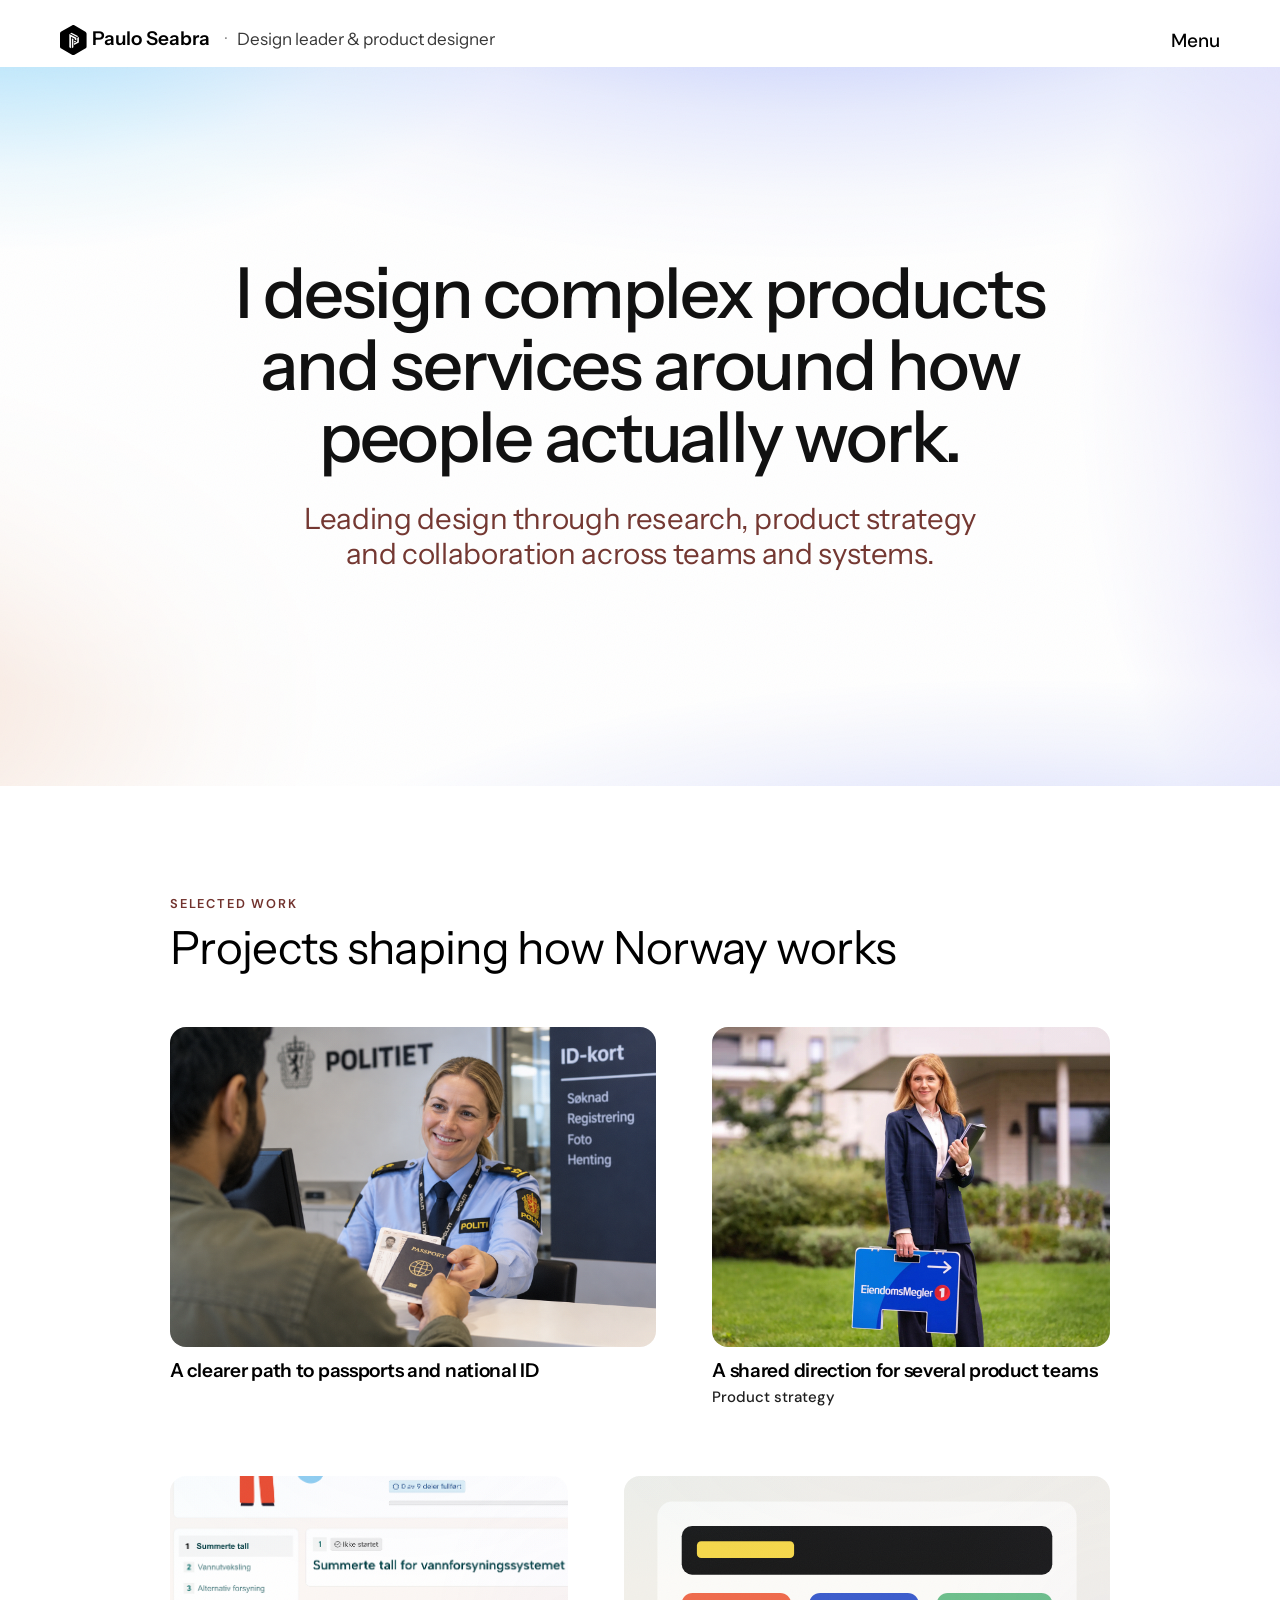
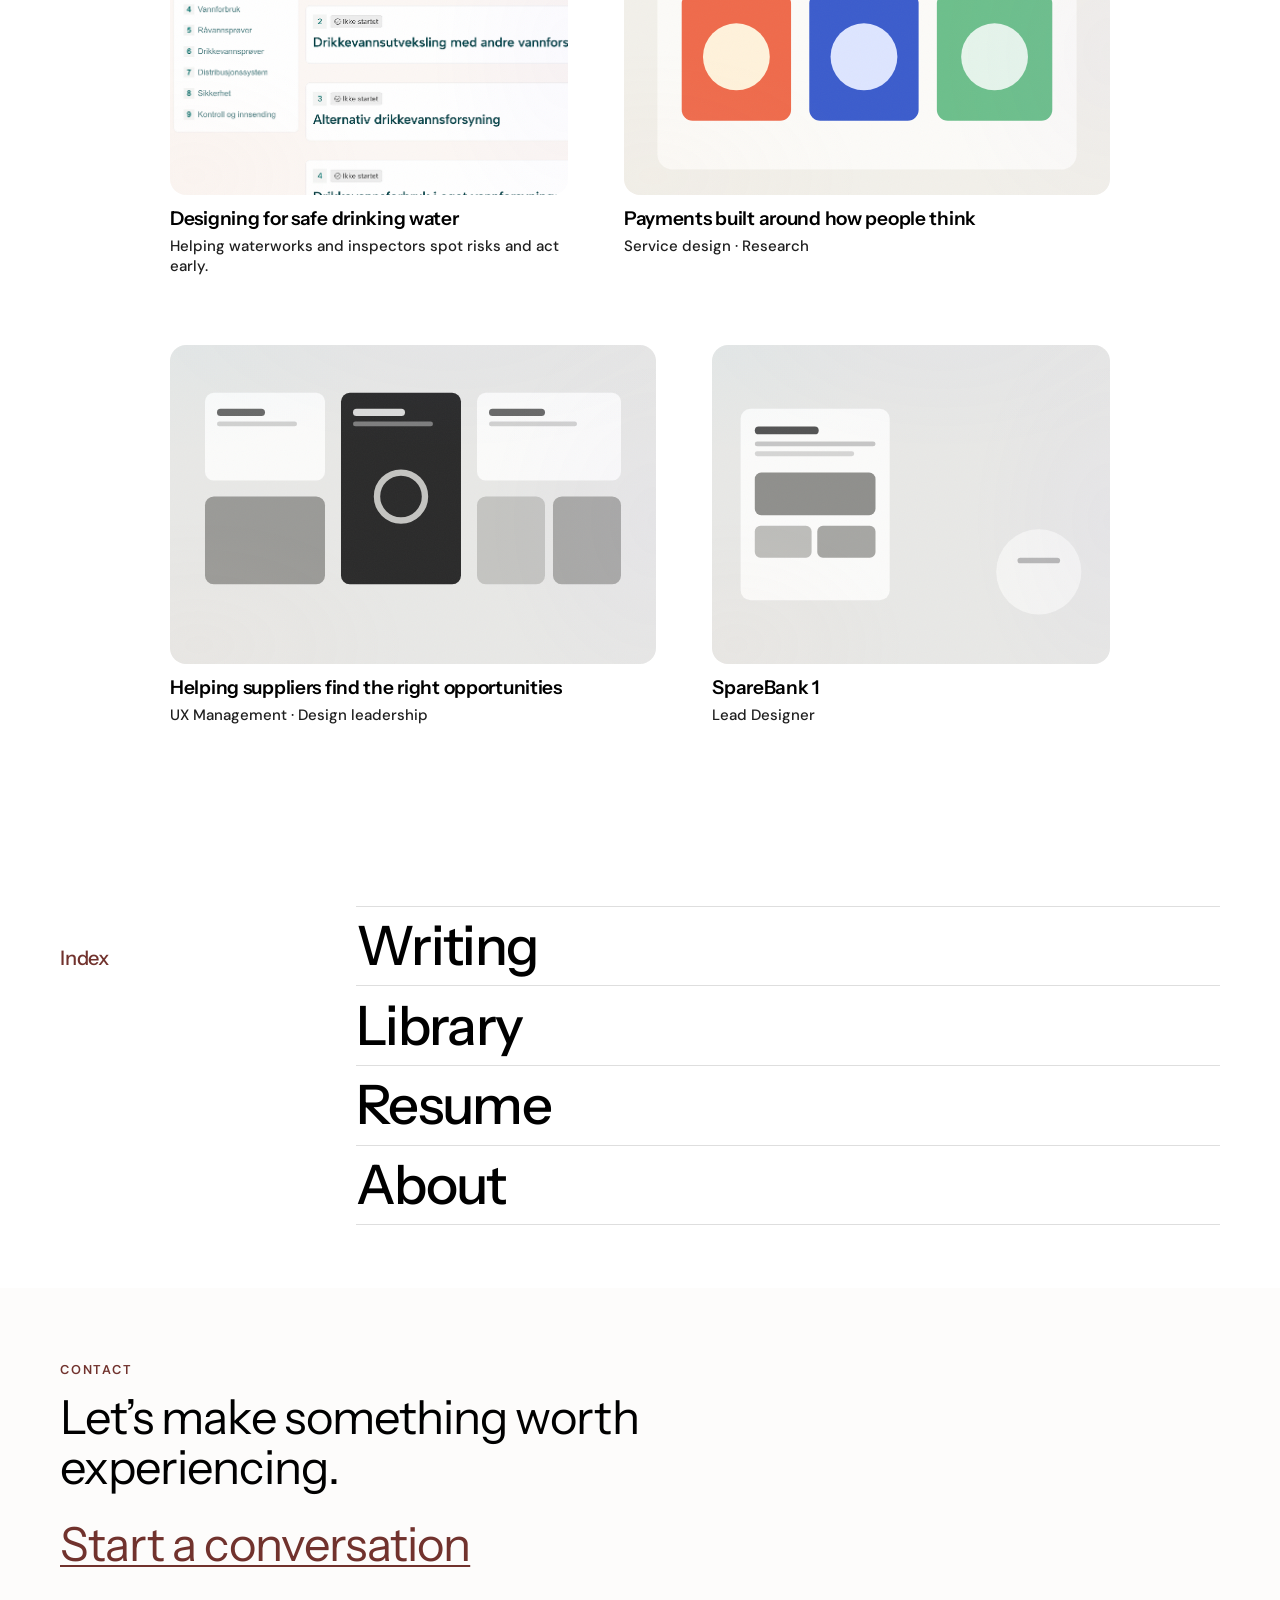
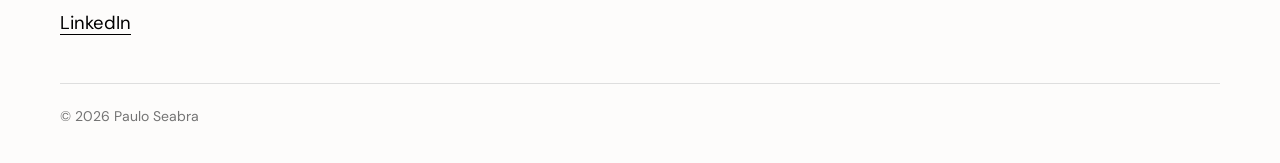
==== index.html @ d8f08632 "Add files via upload" ====
<!doctype html>
<html lang="en">
<head>
<meta charset="utf-8">
<meta name="viewport" content="width=device-width, initial-scale=1">
<link rel="icon" type="image/svg+xml" href="images/logo_p_rebuilt_vector.svg">
<title>Paulo Seabra — Product Designer</title>
<meta name="description" content="Paulo Seabra — Product Designer working at the intersection of typography, design systems, and emerging interfaces.">
<link rel="preconnect" href="https://fonts.googleapis.com">
<link rel="preconnect" href="https://fonts.gstatic.com" crossorigin>
<link href="https://fonts.googleapis.com/css2?family=DM+Sans:wght@400..600&family=Instrument+Sans:wght@400..600&display=swap" rel="stylesheet">
<link rel="stylesheet" href="styles.css">
<link rel="stylesheet" href="interior.css">
</head>
<body id="top">
<div class="site-header">
<div class="nav-container">
<div class="brand-lockup"><a class="brand" href="#top"><svg class="brand-mark" viewBox="237 50 296 334" width="296" height="334" aria-hidden="true" focusable="false">
<path class="brand-mark__outer" fill="#000" d="
    M 379 51
    C 384 49, 391 50, 397 54
    L 520 125
    C 528 130, 533 139, 533 148
    L 533 288
    C 533 299, 528 307, 518 313
    L 399 380
    C 391 385, 379 385, 370 380
    L 251 313
    C 242 308, 237 299, 237 289
    L 237 145
    C 237 136, 242 128, 251 123
    L 370 55
    C 373 53, 376 52, 379 51
    Z"/>
<path fill="#fff" d="M365 136 L441 175 L426 184 L350 145 Z"/>
<path fill="#fff" d="M341 151 L420 192 L420 222 L402 213 L402 202 L359 180 L359 309 L341 299 Z"/>
<path fill="#fff" d="M369 198 L386 207 L386 299 L369 309 Z"/>
<path fill="#fff" d="M429 192 L447 183 L447 246 L394 274 L394 254 L429 236 Z"/>
<path fill="#fff" d="M394 229 L403 224 L418 233 L394 246 Z"/>
</svg><span class="brand-name">Paulo Seabra</span></a><span class="brand-role">Design leader &amp; product designer</span></div>

<button class="menu-toggle" type="button" aria-expanded="false" aria-controls="site-menu"><span class="menu-toggle__label">Menu</span></button>
</div>
</div>
<div class="menu-panel" id="site-menu" role="dialog" aria-modal="true" aria-label="Site menu" inert>
<div class="menu-panel__inner">
<nav class="menu-primary" aria-label="Main"><ul><li><a href="index.html#projects" aria-current="page">Work</a></li><li><a href="writing.html">Writing</a></li><li><a href="library.html">Library</a></li><li><a href="resume.html">Resume</a></li><li><a href="about.html">About</a></li></ul></nav>
<section class="menu-work" aria-labelledby="menu-work-title"><h2 class="menu-eyebrow" id="menu-work-title">Selected work</h2><ul><li><a href="project-pass-id.html">Pass &amp; ID</a></li><li><a href="project-eiendomsmegler-1.html">EiendomsMegler 1</a></li><li><a href="project-vipps.html">Vipps Commerce Platform</a></li><li><a href="project-mattilsynet.html">Mattilsynet</a></li><li><a href="project-mercell.html">Mercell</a></li></ul></section>
</div>
</div>
<main>
<header class="hero" id="introduction">
<div class="hero-field" aria-hidden="true"></div>
<div class="hero-grain" aria-hidden="true"></div>
<div class="hero-content">
<h1 class="hero-headline">I design complex products and services around how people actually work.</h1>
<p class="hero-support">Leading design through research, product strategy and collaboration across teams and systems.</p>
</div>
</header>
  <section class="projects" id="projects" aria-labelledby="projects-title">
    <div class="projects-inner">
      <div class="projects-head reveal">
        <p class="projects-eyebrow">Selected work</p>
        <h2 class="projects-title" id="projects-title">Projects shaping how Norway works</h2>
      </div>
      <div class="projects-grid">
        <div class="project-row project-row--lead">
        <a class="project-card project-card--wide reveal" href="project-pass-id.html">
          <span class="project-card__frame">
            <img class="project-card__image" src="images/Politi_3.webp" alt="" width="1536" height="1024" loading="lazy">
            <span class="project-card__wash" aria-hidden="true"></span>
          </span>
          <span class="project-card__text">
            <span class="project-card__title">A clearer path to passports and national ID</span>
          </span>
        </a>
        <a class="project-card project-card--narrow reveal" href="project-eiendomsmegler-1.html">
          <span class="project-card__frame">
            <img class="project-card__image" src="images/EM1-Mal%20Cover.png" alt="" width="1920" height="1280" loading="lazy">
            <span class="project-card__wash" aria-hidden="true"></span>
          </span>
          <span class="project-card__text">
            <span class="project-card__title">A shared direction for several product teams</span>
            <span class="project-card__meta">Product strategy</span>
          </span>
        </a>
        </div>
        <div class="project-row project-row--reverse">
        <a class="project-card project-card--narrow reveal" href="project-mattilsynet.html">
          <span class="project-card__frame">
            <img class="project-card__image" src="images/Innrapportering-Cover.webp?v=1793692525" alt="" width="829" height="655" loading="lazy">
            <span class="project-card__wash" aria-hidden="true"></span>
          </span>
          <span class="project-card__text">
            <span class="project-card__title">Designing for safe drinking water</span>
            <span class="project-card__meta">Helping waterworks and inspectors spot risks and act early.</span>
          </span>
        </a>
        <a class="project-card project-card--wide reveal" href="project-vipps.html">
          <span class="project-card__frame">
            <img class="project-card__image" src="images/test-mixed.svg" alt="" width="1600" height="1000" loading="lazy">
            <span class="project-card__wash" aria-hidden="true"></span>
          </span>
          <span class="project-card__text">
            <span class="project-card__title">Payments built around how people think</span>
            <span class="project-card__meta">Service design · Research</span>
          </span>
        </a>
        </div>
        <div class="project-row project-row--lead">
        <a class="project-card project-card--wide reveal" href="project-mercell.html">
          <span class="project-card__frame">
            <img class="project-card__image" src="images/project-kommune.svg" alt="" width="1280" height="800" loading="lazy">
            <span class="project-card__wash" aria-hidden="true"></span>
          </span>
          <span class="project-card__text">
            <span class="project-card__title">Helping suppliers find the right opportunities</span>
            <span class="project-card__meta">UX Management · Design leadership</span>
          </span>
        </a>
        <a class="project-card project-card--narrow reveal" href="project-sparebank-1.html">
          <span class="project-card__frame">
            <img class="project-card__image" src="images/project-fjordbank.svg" alt="" width="1200" height="900" loading="lazy">
            <span class="project-card__wash" aria-hidden="true"></span>
          </span>
          <span class="project-card__text">
            <span class="project-card__title">SpareBank 1</span>
            <span class="project-card__meta">Lead Designer</span>
          </span>
        </a>
        </div>
      </div>
    </div>
  </section>
  <section class="index" aria-labelledby="index-title">
    <div class="index__inner">
      <p class="index__label" id="index-title">Index</p>
      <nav class="index__nav" aria-labelledby="index-title">
        <ul class="index__list">
          <li><a class="index__link" href="writing.html">Writing</a></li>
          <li><a class="index__link" href="library.html">Library</a></li>
          <li><a class="index__link" href="resume.html">Resume</a></li>
          <li><a class="index__link" href="about.html">About</a></li>
        </ul>
      </nav>
    </div>
  </section>
</main>
<footer class="site-footer">
  <div class="site-footer__inner">
      <p class="projects-eyebrow">Contact</p>
      <h2 class="site-footer__cta">Let&rsquo;s make something worth experiencing.</h2>
    <div class="site-footer__cta site-footer__start">
      <button type="button" class="site-footer__toggle" id="contact-toggle" aria-expanded="false" aria-controls="contact-panel">Start a conversation</button>
    </div>
    <div class="site-footer__panel" id="contact-panel" role="region" aria-label="Contact form" inert>
      <div class="site-footer__panel-inner">
        <form class="contact-form" action="https://formspree.io/f/xvzjrdgb" method="POST">
          <div class="contact-form__field">
            <label class="projects-eyebrow contact-form__label" for="contact-name">Name</label>
            <input id="contact-name" name="name" type="text" autocomplete="name" required>
          </div>
          <div class="contact-form__field">
            <label class="projects-eyebrow contact-form__label" for="contact-email">Email</label>
            <input id="contact-email" name="email" type="email" autocomplete="email" required>
          </div>
          <div class="contact-form__field">
            <label class="projects-eyebrow contact-form__label" for="contact-message">Message</label>
            <textarea id="contact-message" name="message" rows="4" required></textarea>
          </div>
          <button type="submit" class="site-footer__button">Send</button>
          <p class="contact-form__status" role="status" aria-live="polite"></p>
        </form>
      </div>
    </div>
    <div class="site-footer__row">
      <a href="https://www.linkedin.com/in/pauloseabra/" rel="me noopener">LinkedIn</a>
    </div>
    <div class="site-footer__meta">
      <span>&copy; 2026 Paulo Seabra</span>
    </div>
  </div>
</footer>
<script src="motion.js" defer></script>
<script src="header.js" defer></script>
<script src="menu.js" defer></script>
<script src="contact.js" defer></script>
</body>
</html>
---- styles.css ----
:root {
  --accent: #d5ff45;
  --accent-soft-1: #e8ff9c;
  --accent-soft-2: #eaf7be;
  --bg: #fafafa;
  --card: #ffffff;
  --text: #000000;
  --muted: #383838;
  --border: #dedede;
  --dark: #000000;
  --page-max-width: 1160px;
  /* One outer grid for the header, the hero and the menu. The page
     gutter is the only thing that changes responsively; the text
     measures inside the hero are set separately and deliberately. */
  --page-gutter: 24px;
  --page-container: min(calc(100% - 2 * var(--page-gutter)), var(--page-max-width));
  /* Fixed size for the header name and the Menu / Close label: identical
     on every page and at every width. Phones override it below. */
  --header-type: 1.1875rem;
  --header-height: 55px;
  /* Visual type roles (TYPE 1 = hero display, frozen — not reassigned). */
  --type-2: clamp(2.25rem, 1.7rem + 2vw, 3rem);
  --type-3: clamp(1.8rem, 1.45rem + 1.4vw, 2.5rem);
  --type-4: clamp(1.2rem, 1.1rem + 0.5vw, 1.55rem);
  --type-5: 1.15rem;
  --type-6: 0.975rem;
  --type-7: 0.8rem;
  --text-primary: #000000;
  --text-secondary: #71322d;
  --cta-text: #383838;
  --radius-card: 16px;
  --font-heading: "Instrument Sans", "Helvetica Neue", Arial, sans-serif;
  --font-body: "DM Sans", system-ui, -apple-system, "Segoe UI", sans-serif;
}

/* Images keep their own proportions, always. width/height attributes are
   for layout stability only and must never stretch the picture. Components
   that need a fixed frame crop with object-fit, they do not distort. */
img,
svg,
video {
  max-width: 100%;
  height: auto;
}

* {
  box-sizing: border-box;
}

html {
  -webkit-text-size-adjust: 100%;
  scroll-behavior: smooth;
}

body {
  margin: 0;
  background: var(--card);
  color: var(--text-primary);
  font-family: var(--font-body);
  line-height: 1.5;
}

main {
  margin: 0;
  padding: 0;
}

/* ---------- Navigation ---------- */

.site-header {
  position: sticky;
  top: 0;
  z-index: 10;
  background: transparent;
  border-bottom: 1px solid transparent;
  transition:
    background-color 200ms ease,
    border-color 200ms ease;
}

/* Protective background once content scrolls underneath the header. */
.site-header.is-scrolled {
  background: rgba(255, 255, 255, 0.88);
  -webkit-backdrop-filter: blur(14px);
  backdrop-filter: blur(14px);
  border-bottom-color: rgba(17, 24, 63, 0.08);
}

.nav-container {
  width: var(--page-container);
  margin-inline: auto;
  /* Shorter band, and deliberately asymmetric: more room above than
     below so the lockup settles toward the lower edge instead of
     floating in the middle of the bar. */
  padding-top: 1.125rem;
  padding-bottom: 0.25rem;
  display: flex;
  align-items: center;
  gap: 1rem;
}

/* The brand line: a link (mark + name) followed by the tagline, which is
   plain text and not part of the link. */
.brand-lockup {
  display: inline-flex;
  /* The name and the descriptor share a baseline so the parts read as one
     horizontal line. The icon opts out and centres instead -- a square
     mark has no meaningful baseline of its own. */
  align-items: baseline;
  gap: 0.35rem;
  font-family: var(--font-heading);
  font-weight: 400;
  font-size: 1.125rem;
  color: var(--text-primary);
  white-space: nowrap;
}

.brand {
  display: inline-flex;
  align-items: baseline;
  gap: 0.35rem;
  color: inherit;
  text-decoration: none;
}

.brand-mark {
  display: block;
  align-self: center;
  /* Whole-pixel height so the mark's edges land on the pixel grid.
     Width follows the SVG's own proportions. */
  height: 30px;
  width: auto;
  flex: none;
  /* Rotated corners may extend a pixel past the mark's box; nothing is clipped. */
  overflow: visible;
}

/* Header mark motion: the black outer shape turns on its own centre. The
   angle is set by header.js: engaging turns it two faces (120 degrees),
   disengaging one face (60 degrees). The outer shape repeats every 60 degrees,
   so every resting position looks the same. The white symbol is a separate,
   static path and never moves. Only with motion allowed. */
@media (prefers-reduced-motion: no-preference) {
  .brand-mark__outer {
    transform-box: fill-box;
    transform-origin: center center;
    transform: rotate(var(--mark-turn, 0deg));
    transition: transform var(--mark-duration, 400ms) cubic-bezier(0.5, 0, 0.7, 0.6);
  }
}

/* Menu control: far right of the header on every width, 44px tap area. */
.menu-toggle {
  margin-left: auto;
  display: inline-flex;
  align-items: center;
  justify-content: flex-end;
  width: 5.5rem;
  min-height: 44px;
  padding: 0.5rem 0 0.5rem 0.75rem;
  border: 0;
  background: none;
  font-family: var(--font-body);
  font-size: var(--header-type);
  font-weight: 500;
  color: var(--text-primary);
  cursor: pointer;
  white-space: nowrap;
  transition: color 0.2s ease;
}

.menu-toggle:hover {
  color: var(--text-secondary);
}

/* ================================================================
   HERO
   Idea: complexity resolves into clarity. Colour and atmosphere
   gather in the upper field — irregular, overlapping, bleeding off
   the top and right edges so no single shape reads as a "blob".
   The type sits low and left in cleared, near-white space.
   One source of truth: .hero-field is the only background system.
   ================================================================ */

.hero {
  position: relative;
  overflow: hidden;
  /* The type is smaller than it was, so the hero is allowed to be
     shorter rather than padded out to hold the old height. */
  min-height: calc(86vh - var(--header-height));
  min-height: calc(86svh - var(--header-height));
  background: var(--card);
}

/* ---------- Atmosphere: overlapping colour fields ----------
   Each field fades to a transparent version of its OWN hue, never to
   `transparent` black, which is what causes grey banding in a fade.
   The bleed box is larger than the hero so every falloff completes
   off-canvas instead of ending on a visible edge. */

.hero-field {
  position: absolute;
  inset: -14% -12% -16% -12%;
  z-index: 0;
  pointer-events: none;
  filter: blur(2px);
  background-color: var(--card);
  background-image:
    /* Final dissolve into the page below — short, so colour survives
       almost to the bottom of the hero. */
    linear-gradient(
      to bottom,
      rgba(255, 255, 255, 0) 88%,
      rgba(255, 255, 255, 0.70) 96%,
      var(--card) 100%
    ),
    /* Clearing — a soft, wide pool of white behind the centred type.
       Slightly left and slightly high of true centre so it never reads
       as a symmetrical halo. */
    radial-gradient(
      ellipse 62% 36% at 46% 54%,
      rgba(255, 255, 255, 0.94) 0%,
      rgba(255, 255, 255, 0.76) 34%,
      rgba(255, 255, 255, 0.38) 62%,
      rgba(255, 255, 255, 0) 86%
    ),
    /* Violet running DOWN the right edge, mostly off-canvas. Keeps the
       colour from reading as a horizontal band across the top. */
    radial-gradient(
      ellipse 28% 72% at 101% 46%,
      rgba(140, 124, 246, 0.52) 0%,
      rgba(140, 124, 246, 0.32) 30%,
      rgba(140, 124, 246, 0.13) 58%,
      rgba(140, 124, 246, 0) 84%
    ),
    /* Blue sweeping along the lower edge, weighted right. This is what
       stops the bottom of the hero emptying out into flat white. */
    radial-gradient(
      ellipse 56% 30% at 74% 102%,
      rgba(112, 130, 246, 0.40) 0%,
      rgba(112, 130, 246, 0.22) 34%,
      rgba(112, 130, 246, 0.08) 62%,
      rgba(112, 130, 246, 0) 86%
    ),
    /* Periwinkle core, off-centre and bleeding off the top. */
    radial-gradient(
      ellipse 64% 44% at 61% -8%,
      rgba(90, 118, 246, 0.56) 0%,
      rgba(90, 118, 246, 0.36) 28%,
      rgba(90, 118, 246, 0.14) 54%,
      rgba(90, 118, 246, 0.04) 74%,
      rgba(90, 118, 246, 0) 90%
    ),
    /* Cyan hugging the top-left corner only, so the middle-left loses
       colour entirely and regains it lower down as warmth. */
    radial-gradient(
      ellipse 40% 34% at 10% 2%,
      rgba(66, 186, 247, 0.50) 0%,
      rgba(66, 186, 247, 0.29) 30%,
      rgba(66, 186, 247, 0.09) 58%,
      rgba(66, 186, 247, 0) 84%
    ),
    /* Warm undertone running up the lower-left — felt rather than seen,
       and the only warmth in the field. */
    radial-gradient(
      ellipse 34% 40% at 1% 78%,
      rgba(235, 190, 164, 0.40) 0%,
      rgba(235, 190, 164, 0.20) 38%,
      rgba(235, 190, 164, 0.05) 66%,
      rgba(235, 190, 164, 0) 86%
    );
}

/* ---------- Grain: stops the field reading as digitally perfect ----------
   One inline SVG turbulence tile, no asset file, barely perceptible. */

.hero-grain {
  position: absolute;
  inset: 0;
  z-index: 0;
  pointer-events: none;
  opacity: 0.042;
  background-image: url("data:image/svg+xml,%3Csvg xmlns='http://www.w3.org/2000/svg' width='170' height='170'%3E%3Cfilter id='g'%3E%3CfeTurbulence type='fractalNoise' baseFrequency='0.9' numOctaves='3' stitchTiles='stitch'/%3E%3C/filter%3E%3Crect width='170' height='170' filter='url(%23g)'/%3E%3C/svg%3E");
  background-size: 170px 170px;
}

/* ---------- Composition: centred, as before ---------- */

.hero-content {
  position: relative;
  z-index: 1;
  width: var(--page-container);
  margin-inline: auto;
  padding-top: calc(clamp(4rem, 39vh, 25rem) - 100px);
  padding-bottom: clamp(5rem, 12vh, 9rem);
  text-align: center;
}

/* Optical centring: lift the whole text group. Desktop lifts most,
   tablet a little, mobile stays at true centre. */
@media (min-width: 1024px) {
  .hero-content {
    top: -48px;
  }
}

@media (min-width: 900px) and (max-width: 1023px) {
  .hero-content {
    top: -24px;
  }
}

/* Hero typography: a refined grotesk, set apart from the rest of the site.
   Headline is the dominant statement; the supporting line is quieter. */
/* The page grid is shared; the text measure is not. Each of these two
   gets the measure that gives it the right number of lines. */
.hero-headline,
.hero-support {
  font-family: var(--font-heading);
  margin-inline: auto;
  text-wrap: balance;
}

.hero-headline {
  margin-top: -12px;
  margin-bottom: 0;
  font-weight: 500;
  /* Genuinely fluid from tablet to desktop: 54px at 701px, 63px at
     1024px, 75px at 1440px, capped at 78px. No step at 1024. */
  font-size: clamp(54px, 34.08px + 2.84vw, 78px);
  line-height: 1.02;
  letter-spacing: -0.03em;
  color: #111111;
  max-width: 940px;
}

.hero-support {
  margin-top: clamp(18px, 1rem + 0.9vw, 32px);
  font-weight: 400;
  /* Secondary by a clear margin: 21px on a phone, 27px at 1024px,
     31px at 1440px. One formula for every width. */
  font-size: clamp(21px, 17.15px + 0.96vw, 32px);
  line-height: 1.18;
  letter-spacing: -0.012em;
  color: #743832;
  max-width: 1000px;
}

/* Role follows the name in the top-left brand. Hidden when the header
   has no room for it. */
.brand-name {
  font-size: var(--header-type);
  font-weight: 600;
}

.brand-role {
  display: none;
  font-size: 1.0625rem;
  font-weight: 400;
}

@media (min-width: 1024px) {
  .brand-role {
    display: inline;
    color: var(--muted);
  }
  .brand-role::before {
    content: "\00b7";
    margin: 0 0.6rem;
    opacity: 0.55;
  }
}


a:focus-visible,
button:focus-visible,
summary:focus-visible {
  /* Near-black ring: strong contrast on white, cream and blue fields. */
  outline: 3px solid var(--text-primary);
  outline-offset: 3px;
}

@media (max-width: 899px) {
  :root {
    --header-height: 68px;
  }
  /* Narrower viewport: pull the colour fields in so they still gather
     above the type instead of sitting behind it. */
  .hero-field {
    inset: -16% -22% -18% -22%;
  }
  .hero-content {
    padding-top: calc(clamp(4rem, 39vh, 25rem) - 200px);
  }
}

@media (max-width: 700px) {
  :root {
    /* The one value that moves the shared outer grid on a phone. */
    --page-gutter: 20px;
  }
  /* Tall narrow field: widen the bleed so the ellipses stay elliptical
     and the clearing still reaches the type. */
  .hero-field {
    inset: -10% -55% -14% -55%;
  }
  .brand-mark {
    height: 26px;
  }
}

/* Very narrow phones: tighten header spacing so brand, CTA and Menu fit. */
@media (max-width: 360px) {
  .nav-container {
    gap: 0.5rem;
  }
}

@media (max-width: 700px) {
  /* Phone first impression: the opening holds most of the screen but no
     longer all of it, so Selected Work begins to show without the hero
     feeling hurried. 90svh -> 82svh is about a 10% shorter hero.
     The type block is centred in the field rather than pushed down by a
     fixed top padding, so it holds its position whether the headline
     runs to four lines or five and whatever the phone's height. */
  .hero {
    min-height: calc(82vh - var(--header-height));
    min-height: calc(82svh - var(--header-height));
    display: flex;
    flex-direction: column;
    justify-content: center;
  }
  /* 24px of guaranteed clearance above, 42px below. The 18px difference,
     plus the headline's -12px optical top margin, lifts the block 30px
     off geometric centre so it does not read as having sunk. That holds
     at roughly 46:54 above:below at every phone size. */
  .hero-content {
    padding-top: 24px;
    padding-bottom: 42px;
  }
  /* The paragraph's inherited bottom margin would otherwise add an
     invisible ~21px to the lower half and skew the centring. */
  .hero-support {
    margin-bottom: 0;
  }
  .hero-headline,
  .hero-support {
    max-width: none;
  }
  /* Phone band. It meets the tablet formula exactly at 700px (54px),
     so the scale is continuous across the breakpoint. */
  .hero-headline {
    font-size: clamp(39px, 21.26px + 4.68vw, 54px);
  }
}

@media (prefers-reduced-motion: reduce) {
  .site-header {
    transition: none;
  }
  html {
    scroll-behavior: auto;
  }
  .brand,
  .menu-toggle {
    transition: none;
  }
}

/* ---------- Motion: quiet block reveal (Linear-like) ---------- */

:root {
  --reveal-y: 18px;
  --reveal-blur: 0px; /* blur removed; movement and fade kept */
  --reveal-duration: 320ms;
  --reveal-opacity-duration: 190ms;
  --reveal-ease: cubic-bezier(.42, 0, .84, .58);
  --reveal-opacity-ease: cubic-bezier(.2, .6, .2, 1);
}

/* Base: fully visible with transition behavior attached.
   The hidden state below wins by specificity, and applies ONLY once
   JS confirms the observer system is running (progressive enhancement). */
.reveal {
  opacity: 1;
  transform: none;
  filter: none;
  transition:
    opacity var(--reveal-opacity-duration) var(--reveal-opacity-ease),
    transform var(--reveal-duration) var(--reveal-ease),
    filter var(--reveal-duration) var(--reveal-ease);
  transition-delay: var(--reveal-delay, 0ms);
}

html.motion-ready .reveal:not(.is-visible) {
  opacity: 0;
  transform: translate3d(0, var(--reveal-y), 0);
  filter: blur(var(--reveal-blur));
  will-change: transform, opacity, filter;
}

.reveal.is-visible {
  opacity: 1;
  transform: translate3d(0, 0, 0);
  filter: blur(0);
}

.reveal-delay-35 {
  --reveal-delay: 35ms;
}

.reveal-delay-75 {
  --reveal-delay: 75ms;
}

/* ---------- Hero copy choreography: A starts, B catches up,
   both settle together. Triggered once via .hero-content.is-visible. */

.hero-content {
  --hero-a-duration: 500ms;
  --hero-b-delay: 80ms;
  --hero-b-duration: 420ms;
  --hero-motion-ease: cubic-bezier(.32, .02, .38, 1);
  --hero-opacity-ease: cubic-bezier(.2, .6, .2, 1);
}

html.motion-ready .hero-content:not(.is-visible) .hero-headline {
  opacity: 0;
  transform: translate3d(0, 16px, 0);
  filter: blur(4.5px);
  will-change: transform, opacity, filter;
}

html.motion-ready .hero-content:not(.is-visible) .hero-support {
  opacity: 0;
  transform: translate3d(0, 14px, 0);
  filter: blur(4px);
  will-change: transform, opacity, filter;
}


.hero-content.is-visible .hero-headline {
  opacity: 1;
  transform: translate3d(0, 0, 0);
  filter: blur(0);
  transition:
    opacity 290ms var(--hero-opacity-ease),
    transform var(--hero-a-duration) var(--hero-motion-ease),
    filter var(--hero-a-duration) var(--hero-motion-ease);
}

.hero-content.is-visible .hero-support {
  opacity: 1;
  transform: translate3d(0, 0, 0);
  filter: blur(0);
  transition:
    opacity 250ms var(--hero-opacity-ease) var(--hero-b-delay),
    transform var(--hero-b-duration) var(--hero-motion-ease) var(--hero-b-delay),
    filter var(--hero-b-duration) var(--hero-motion-ease) var(--hero-b-delay);
}


@media (max-width: 899px) {
  :root {
    --reveal-y: 16px;
    --reveal-blur: 0px;
    --reveal-duration: 300ms;
  }
  html.motion-ready .hero-content:not(.is-visible) .hero-headline {
    transform: translate3d(0, 14px, 0);
  }
  html.motion-ready .hero-content:not(.is-visible) .hero-support {
    transform: translate3d(0, 12px, 0);
  }
}

@media (max-width: 700px) {
  :root {
    --reveal-y: 12px;
    --reveal-blur: 0px;
    --reveal-duration: 270ms;
    --reveal-opacity-duration: 160ms;
  }
  html.motion-ready .hero-content:not(.is-visible) .hero-headline {
    transform: translate3d(0, 12px, 0);
  }
  html.motion-ready .hero-content:not(.is-visible) .hero-support {
    transform: translate3d(0, 10px, 0);
  }
}

@media (prefers-reduced-motion: reduce) {
  .reveal,
  html.motion-ready .reveal:not(.is-visible),
  html.motion-ready .hero-content:not(.is-visible) .hero-headline,
  html.motion-ready .hero-content:not(.is-visible) .hero-support {
    opacity: 1;
    transform: none;
    filter: none;
    transition: none;
    will-change: auto;
  }
}

/* ---------- Projects: editorial bento grid ---------- */

:root {
  /* These are the hero field's hues. The card and feature washes derive
     from them so every colour surface on the page is the same palette. */
  --hero-cyan: #42baf7;
  --hero-blue: #5a76f6;
  --hero-violet: #8c7cf6;
  --hero-warm: #ebbea4;
  --card-ink: #11183f;
  --projects-gap: 24px;
  /* Desktop Selected Work: the single visual-frame height, as a share of
     the grid width. Both cards in a row use it, whatever their column. */
  --frame-height: 34cqw;
  scroll-padding-top: 6rem;
}

.projects {
  background: var(--card);
  padding: clamp(4rem, 9vh, 7.5rem) 0;
}

.projects-inner {
  width: min(calc(100% - 48px), var(--page-max-width));
  margin-inline: auto;
}

.projects-head {
  margin-bottom: clamp(2.5rem, 6vh, 4rem);
}

.projects-eyebrow {
  margin: 0 0 0.6rem 0;
  font-size: 0.8rem;
  font-weight: 600;
  letter-spacing: 0.14em;
  text-transform: uppercase;
  color: var(--text-secondary);
}

.projects-title {
  margin: 0;
  font-family: var(--font-heading);
  font-weight: 400;
  font-size: clamp(2.25rem, 1.9rem + 1.2vw, 3rem);
  line-height: 1.1;
  letter-spacing: -0.015em;
  color: var(--text-primary);
}

.projects-grid {
  display: grid;
  grid-template-columns: repeat(12, 1fr);
  column-gap: var(--projects-gap);
  row-gap: 64px;
}

.project-row {
  display: contents;
}

/* Project index item: image frame first, title and metadata below it on
   the page. The frame carries the clipped image and its radius. */
.project-card {
  position: relative;
  display: flex;
  flex-direction: column;
  color: var(--text-primary);
  text-decoration: none;
}

.project-card__frame {
  position: relative;
  flex: none;
  overflow: hidden;
  /* Mobile default: full-width landscape frame. Desktop and tablet set a
     fixed height below so every card in a row shares one image height. */
  aspect-ratio: 3 / 2;
  border: 0;
  outline: none;
  box-shadow: none;
  border-radius: var(--radius-card);
}

.project-card__image {
  position: absolute;
  inset: 0;
  width: 100%;
  height: 100%;
  object-fit: cover;
  transform: scale(1);
}

@media (hover: hover) {
  .project-card__image {
    transition: transform 600ms ease;
  }
  a.project-card:hover .project-card__image {
    transform: scale(1.035);
  }
}

/* Card-image system. The uploaded image stays the dominant layer; these
   two layers add a quiet atmosphere shared with the hero.
   --card-overlay-strength (default 1) scales the colour wash for a card
   that needs more or less. Keep it between about 0.6 and 1.2.
   The colour is never changed per card, only its strength. */
.project-card__wash {
  position: absolute;
  inset: 0;
  pointer-events: none;
  /* Same arrangement as the hero field at roughly half strength:
     cyan top-left, periwinkle across the top, violet down the right
     edge, warm low-left. Broad, percentage-positioned fields so they
     keep their character on narrow cards. */
  background:
    radial-gradient(ellipse 60% 55% at 6% 94%,
      color-mix(in srgb, var(--hero-warm) calc(4% * var(--card-overlay-strength, 1)), transparent),
      color-mix(in srgb, var(--hero-warm) 0%, transparent) 72%),
    radial-gradient(ellipse 45% 85% at 100% 55%,
      color-mix(in srgb, var(--hero-violet) calc(3.5% * var(--card-overlay-strength, 1)), transparent),
      color-mix(in srgb, var(--hero-violet) 0%, transparent) 78%),
    radial-gradient(ellipse 80% 55% at 58% -10%,
      color-mix(in srgb, var(--hero-blue) calc(3% * var(--card-overlay-strength, 1)), transparent),
      color-mix(in srgb, var(--hero-blue) 0%, transparent) 80%),
    radial-gradient(ellipse 55% 45% at 2% 0%,
      color-mix(in srgb, var(--hero-cyan) calc(3% * var(--card-overlay-strength, 1)), transparent),
      color-mix(in srgb, var(--hero-cyan) 0%, transparent) 76%);
}

/* Grain: the same inline turbulence tile as the hero, very low opacity. */
.project-card__wash::after {
  content: "";
  position: absolute;
  inset: 0;
  opacity: 0.035;
  background-image: url("data:image/svg+xml,%3Csvg xmlns='http://www.w3.org/2000/svg' width='170' height='170'%3E%3Cfilter id='g'%3E%3CfeTurbulence type='fractalNoise' baseFrequency='0.9' numOctaves='3' stitchTiles='stitch'/%3E%3C/filter%3E%3Crect width='170' height='170' filter='url(%23g)'/%3E%3C/svg%3E");
  background-size: 170px 170px;
}

/* Caption: sits outside the image, aligned exactly to its left edge.
   Image -> title: 16px. Title -> metadata: 7px. */
.project-card__text {
  display: block;
  padding-top: 16px;
}

.project-card__title {
  display: block;
  margin: 0;
  font-family: var(--font-heading);
  font-weight: 600;
  /* Mobile 22-25px */
  font-size: clamp(1.375rem, 1.3rem + 0.4vw, 1.5625rem);
  line-height: 1.08;
  letter-spacing: -0.015em;
  color: var(--text-primary);
  text-wrap: pretty;
}

.project-card__meta {
  display: block;
  margin-top: 8px;
  font-size: 1.0625rem;
  font-weight: 500;
  line-height: 1.35;
  color: #1f1f1f;
}

@media (min-width: 701px) {
  .projects-grid {
    row-gap: 60px;
  }
  /* Tablet 24-27px, metadata 15-16px */
  .project-card__title {
    font-size: clamp(1.5rem, 1.45rem + 0.3vw, 1.6875rem);
  }
  .project-card__meta {
    font-size: 1rem;
  }
  /* Same image height for every card in a row. */
  .project-card__frame {
    aspect-ratio: auto;
    height: clamp(260px, 36vw, 340px);
  }
}

/* Desktop Selected Work only: narrower composition with more outer
   whitespace, a calmer caption, and more air between project rows.
   Phone and tablet are untouched (this block is desktop-only). */
@media (min-width: 1024px) {
  .projects {
    padding-block: clamp(6rem, 12vh, 10rem);
  }
  .projects-inner {
    width: min(calc(100% - 2 * clamp(48px, 8vw, 140px)), 940px);
  }
  .projects-grid {
    display: flex;
    flex-direction: column;
    gap: 68px;
    /* Makes the grid a size container so one frame height can be
       expressed as a share of the grid width (see --frame-height). */
    container-type: inline-size;
  }
  .project-row {
    display: grid;
    grid-template-columns: minmax(0, 1.1fr) minmax(0, 0.9fr);
    column-gap: 56px;
    align-items: start;
  }
  .project-row--reverse {
    grid-template-columns: minmax(0, 0.9fr) minmax(0, 1.1fr);
  }
  /* The rule of this grid: columns differ in width, visual frames never
     differ in height. One height, measured against the grid itself, so
     both frames in a row are identical and every title starts on the
     same line. The wider card simply gets a wider crop. */
  .project-card__frame {
    aspect-ratio: auto;
    height: var(--frame-height);
  }
  .project-card__text {
    padding-top: 14px;
  }
  .project-card__title {
    font-size: 1.1875rem;
    line-height: 1.1;
  }
  .project-card__meta {
    margin-top: 6px;
    font-size: 0.9375rem;
  }
}

/* Tablet spans only; desktop replaces the row with its own two-column
   grid above. Every row is one wide card beside one narrow card, which
   is the same 55/45 rhythm the desktop grid uses. */
.project-card--wide { grid-column: span 7; }
.project-card--narrow { grid-column: span 5; }

@media (min-width: 1024px) {
  .project-card--wide,
  .project-card--narrow {
    grid-column: auto;
  }
}

@media (max-width: 700px) {
  .projects {
    padding-top: 3.5rem;
  }
  .projects-inner {
    width: min(calc(100% - 40px), var(--page-max-width));
  }
  .projects-grid {
    grid-template-columns: 1fr;
    row-gap: 68px;
  }
  /* Phone index: its own typographic scale, not reduced desktop cards.
     Stepped down about 7% so the section introduction sits clearly below
     the hero proposition rather than answering it at the same volume. */
  .projects-title {
    font-size: clamp(2.3rem, 2.125rem + 1vw, 2.55rem);
  }
  /* Eyebrow, heading and first card drawn a little closer together, so
     the introduction reads as one unit before the work begins.
     Scoped to .projects-head: the same eyebrow class is used by the
     footer and the Approach section, which are not in scope. */
  .projects-head .projects-eyebrow {
    margin-bottom: 0.45rem;
  }
  .projects-head {
    margin-bottom: 2.375rem;
  }
  .project-card__title {
    font-size: clamp(1.625rem, 1.55rem + 0.4vw, 1.8125rem);
    font-weight: 600;
    line-height: 1.08;
  }
  .project-card__meta {
    margin-top: 8px;
    font-size: 1.09375rem;
    font-weight: 500;
    line-height: 1.35;
    color: #1f1f1f;
  }
  .project-card--wide,
  .project-card--narrow {
    grid-column: 1 / -1;
  }
  .project-card__text {
    padding-top: 18px;
  }
}

@media (prefers-reduced-motion: reduce) {
  .project-card__image {
    transition: none;
  }
  a.project-card:hover .project-card__image {
    transform: none;
  }
}

/* ---------- About ---------- */

.about {
  background: var(--card);
  padding: clamp(4rem, 10vh, 8rem) 0 clamp(5rem, 12vh, 9rem);
}

/* Intro composition: text (about 60%) and portrait (about 40%) share one
   top line, so the portrait sits level with the headline. */
.about-intro {
  display: grid;
  /* Text about 64% of the width, portrait about 30%, the rest is gutter. */
  grid-template-columns: 64% 30%;
  justify-content: space-between;
  align-items: start;
}

/* Portrait is a secondary element: about 290px on desktop, down from 340px. */
.about-intro .portrait {
  grid-column: auto;
  width: 100%;
}

.about-intro .portrait img {
  max-width: 320px;
}

.about-title {
  margin: 0 0 clamp(1.5rem, 4vh, 2.5rem) 0;
  font-family: var(--font-heading);
  font-weight: 500;
  font-size: clamp(2.75rem, 2.1rem + 2.4vw, 4.25rem);
  line-height: 1.02;
  letter-spacing: -0.025em;
  color: var(--text-primary);
  max-width: 15em;
}

.about-lede {
  margin: 0;
  font-size: clamp(1.15rem, 1.05rem + 0.6vw, 1.4rem);
  line-height: 1.5;
  color: var(--text-secondary);
  max-width: 44ch;
}

/* Stacked composition (phone and portrait tablet): label, headline,
   intro, CTA, portrait, then the story, with no dead space between. */
@media (max-width: 899px) {
  .about-intro {
    grid-template-columns: 1fr;
  }
  .about-intro .portrait {
    margin-top: clamp(2.25rem, 6vh, 3rem);
  }
  .about-title {
    font-size: clamp(2.625rem, 2.5rem + 0.6vw, 3rem);
  }
  .about-lede {
    font-size: clamp(1.375rem, 1.3rem + 0.3vw, 1.625rem);
    max-width: 30ch;
  }
}

/* Phone: portrait centred in the content area, with the story following
   after a deliberate gap. */
@media (max-width: 700px) {
  .about-intro .portrait {
    margin: 72px 0 80px 0;
  }
  .about-intro .portrait img {
    width: min(57vw, 270px);
    max-width: none;
    margin-inline: auto;
  }
}

/* ---------- Index: quiet editorial echo of the menu, before Contact ----------
   Four destinations, right-aligned on desktop, in the menu's typeface and
   weight logic at roughly half its size. Thin rules between rows. Hover and
   focus change colour only; nothing moves. */

.index {
  /* Editorial chapter break after Selected Work. */
  padding-top: 4.5rem;
  /* Space before the footer's tinted band, so the last rule does not sit on it. */
  padding-bottom: clamp(3rem, 7vh, 5rem);
}

.index__inner {
  --index-row-pad: clamp(0.75rem, 1.5vh, 1.125rem);
  width: var(--page-container);
  margin-inline: auto;
  display: grid;
  grid-template-columns: repeat(12, minmax(0, 1fr));
  column-gap: var(--projects-gap);
  /* Label and first row share a baseline, so "Index" lines up with the first link. */
  align-items: baseline;
}

.index__label {
  grid-column: 1 / span 3;
  margin: 0;
  font-family: var(--font-heading);
  font-weight: 500;
  font-size: 1.25rem;
  line-height: 1.2;
  letter-spacing: -0.01em;
  color: var(--text-secondary);
}

.index__nav {
  grid-column: 4 / -1;
}

.index__list {
  list-style: none;
  margin: 0;
  padding: 0;
  border-top: 1px solid var(--border);
}

.index__list li {
  border-bottom: 1px solid var(--border);
}

.index__link {
  display: block;
  padding: var(--index-row-pad) 0;
  font-family: var(--font-heading);
  font-weight: 500;
  font-size: clamp(2.25rem, 1.4rem + 2.5vw, 3.875rem);
  line-height: 0.95;
  letter-spacing: -0.03em;
  text-align: left;
  color: var(--text-primary);
  text-decoration: none;
}

/* Hover mirrors the menu: brown text with the same thin underline. */
@media (hover: hover) {
  .index__link:hover {
    color: var(--text-secondary);
    text-decoration: underline;
    text-decoration-thickness: 0.05em;
    text-underline-offset: 0.09em;
  }
}

/* Phone: label above, rows stacked full width and left-aligned like the
   mobile menu, with a generous tap area per row. */
@media (max-width: 700px) {
  .index {
    padding-top: 2rem;
  }
  .index__inner {
    grid-template-columns: minmax(0, 1fr);
    row-gap: 1.25rem;
  }
  .index__label,
  .index__nav {
    grid-column: 1;
  }
  .index__link {
    padding: 0.85rem 0;
    text-align: left;
    font-size: clamp(1.625rem, 1.2rem + 2.2vw, 1.875rem);
    line-height: 1.1;
  }
}

/* ================================================================
   SITE MENU
   Closed: brand and Menu only. Open: a full-screen typographic statement
   that uses the hero's type. Scale, weight and placement carry it; hover
   changes colour only.
   ================================================================ */

html.menu-open {
  overflow: hidden;
}

html.menu-open .site-header {
  z-index: 40;
  background: transparent;
  border-bottom-color: transparent;
  -webkit-backdrop-filter: none;
  backdrop-filter: none;
}

.menu-panel {
  position: fixed;
  inset: 0;
  z-index: 30;
  overflow-y: auto;
  opacity: 0;
  visibility: hidden;
  /* Same atmosphere as the hero, held pale. */
  background:
    radial-gradient(ellipse 60% 50% at 0% 0%,
      color-mix(in srgb, var(--hero-cyan) 24%, transparent), transparent 70%),
    radial-gradient(ellipse 55% 60% at 100% 35%,
      color-mix(in srgb, var(--hero-violet) 28%, transparent), transparent 72%),
    radial-gradient(ellipse 60% 45% at 0% 100%,
      color-mix(in srgb, var(--hero-warm) 34%, transparent), transparent 72%),
    radial-gradient(ellipse 50% 40% at 70% 100%,
      color-mix(in srgb, var(--hero-blue) 18%, transparent), transparent 70%),
    var(--card);
  transition: opacity 320ms ease, visibility 0s linear 320ms;
}

/* The panel receives focus when it opens so that no link is left looking
   selected. It is a container, not a control, so it draws no ring of its
   own -- the first Tab moves to a real link, which does. */
.menu-panel:focus {
  outline: none;
}

.menu-panel.is-open {
  opacity: 1;
  visibility: visible;
  transition: opacity 320ms ease, visibility 0s;
}

/* Same outer grid as the header and the hero. */
.menu-panel__inner {
  box-sizing: border-box;
  min-height: 100%;
  width: var(--page-container);
  margin-inline: auto;
  padding: calc(var(--header-height) + clamp(2.5rem, 8vh, 5rem)) 0 clamp(2rem, 6vh, 3.5rem);
  display: grid;
  grid-template-columns: repeat(12, minmax(0, 1fr));
  column-gap: var(--projects-gap);
  grid-template-rows: 1fr;
}

.menu-primary ul,
.menu-work ul {
  list-style: none;
  margin: 0;
  padding: 0;
}

/* Primary navigation: set right-aligned against the right edge of the grid. */
.menu-primary {
  grid-column: 5 / -1;
  grid-row: 1;
  align-self: center;
  justify-self: end;
  text-align: right;
}

.menu-primary a {
  display: inline-block;
  font-family: var(--font-heading);
  font-weight: 600;
  /* Fluid from tablet to desktop: 69px at 701px, 79px at 1024px,
     92px at 1440px, capped at 98px. The menu stays about a quarter
     larger than the hero headline at every width. */
  font-size: clamp(68px, 47px + 3.125vw, 98px);
  line-height: 0.95;
  letter-spacing: -0.03em;
  color: var(--text-primary);
  text-decoration: none;
}

/* CURRENT PAGE: the brown accent plus a permanent rule under the word.
   Two signals, so it does not depend on colour alone and cannot be
   confused with a link that merely happens to be hovered or focused. */
.menu-primary a[aria-current="page"] {
  color: var(--text-secondary);
  text-decoration: underline;
  text-decoration-thickness: 0.05em;
  text-underline-offset: 0.09em;
}

/* Selected work: secondary, bottom left, away from the primary links.
   Five columns, not four: at 1024px four columns forced "Vipps Commerce
   Platform" onto two lines. The negative space in the middle stays
   generous at every desktop width. */
.menu-work {
  grid-column: 1 / span 5;
  grid-row: 1;
  align-self: end;
}

.menu-eyebrow {
  margin: 0 0 0.9rem 0;
  font-family: var(--font-body);
  font-size: 0.9375rem;
  font-weight: 600;
  letter-spacing: 0.14em;
  text-transform: uppercase;
  color: var(--text-secondary);
}

.menu-work li + li {
  margin-top: 0.4rem;
}

.menu-work a {
  font-family: var(--font-heading);
  font-weight: 400;
  font-size: clamp(1.625rem, 1.5rem + 0.5vw, 1.75rem);
  line-height: 1.2;
  color: var(--text-primary);
  text-decoration: none;
}

/* Desktop: the overlay fills the viewport. Primary navigation and Selected
   Work share one row. The bottom safe area keeps the approved positions: it
   is the band the old contact strip occupied (its bottom padding, the row gap
   and the strip itself), so the navigation stays where it was and Selected
   Work clears the viewport edge. */
@media (min-width: 701px) {
  .menu-panel__inner {
    min-height: 100vh;
    min-height: 100dvh;
    grid-template-rows: 1fr;
    padding-bottom: calc(clamp(2rem, 6vh, 3.5rem) + clamp(2rem, 6vh, 4rem) + 2.7rem);
  }
}

/* HOVER: the same rule, but in the link's own colour and never brown,
   so hovering can never be read as "this is the page I am on".
   Nothing moves, scales or reflows. */
@media (hover: hover) {
  .menu-panel a:hover {
    text-decoration: underline;
    text-decoration-thickness: 0.05em;
    text-underline-offset: 0.09em;
  }
}

/* KEYBOARD FOCUS: handled by the global outline ring alone. There is
   deliberately no colour or underline change here, so focus can never
   imitate the current page. Opening the menu moves focus to the panel
   itself (see menu.js), not onto the first link. */

/* Phone: the same confidence, set large on the left edge. */
@media (max-width: 700px) {
  .menu-panel__inner {
    padding-top: calc(var(--header-height) + 2.5rem);
    grid-template-columns: 1fr;
    grid-template-rows: auto;
    /* Stack from the top: no spare height is shared between the rows, so no
       empty space opens between navigation and Selected Work. */
    align-content: start;
    row-gap: 0;
  }

  .menu-primary,
  .menu-work {
    grid-column: 1;
    grid-row: auto;
  }

  .menu-primary {
    align-self: start;
    justify-self: start;
    text-align: left;
  }

  .menu-primary a {
    display: block;
    /* Meets the formula above at 700px, so there is no step there. */
    font-size: clamp(46px, 18.32px + 7.23vw, 69px);
    line-height: 1;
    padding: 0.15rem 0;
  }

  .menu-work {
    align-self: start;
    margin: clamp(2.5rem, 7vh, 3.5rem) 0 0 0;
  }

  .menu-work a {
    display: block;
    min-height: 44px;
    padding: 0.5rem 0;
    font-size: clamp(1.3125rem, 1.25rem + 0.4vw, 1.4375rem);
  }

}

@media (prefers-reduced-motion: reduce) {
  .menu-panel {
    transition: none;
  }
}
---- interior.css ----
/* ================================================================
   Interior design system — editorial content modules for Info,
   Library, Resume, About and Project pages.
   Inherits tokens from styles.css (grid, type, palette, radius).
   Homepage stays expressive; interiors stay readable.
   ================================================================ */

/* ---------- Shell: shared container + 12-column editorial grid ---------- */

.icontainer {
  width: min(calc(100% - 48px), var(--page-max-width));
  margin-inline: auto;
}

.igrid {
  display: grid;
  grid-template-columns: repeat(12, 1fr);
  gap: var(--projects-gap);
}

/* Vertical rhythm between modules on a page. */
.imodule {
  margin: 0;
  padding: clamp(2rem, 5vh, 3.5rem) 0;
}

.imodule:first-child,
.about--lead {
  padding-top: clamp(3.5rem, 9vh, 6.5rem);
}

/* ---------- 1. Page masthead ---------- */

.masthead__title {
  grid-column: 1 / -1;
  margin: 0;
  font-family: var(--font-heading);
  font-weight: 400;
  /* Section-heading scale: clearly below the hero headline. */
  font-size: clamp(2.25rem, 1.6rem + 2.8vw, 3.5rem);
  line-height: 1.06;
  letter-spacing: -0.02em;
  color: var(--text-primary);
  max-width: 24ch;
}

/* Shared masthead wrapper: places the eyebrow, title and dek (About's
   classes) across the full page grid. Used by Library and Writing. */
.masthead {
  grid-column: 1 / -1;
}

/* Pass & ID masthead: a taller, denser title block rather than a wide
   three-line heading. Scoped to this page through its own modifier, so the
   standard masthead on other interior pages is untouched. Weight comes from
   the existing family (600 is inside its range), not from emphasis. */
.masthead__title--editorial {
  font-size: clamp(2.75rem, 1.7rem + 3.1vw, 4.625rem);
  font-weight: 560;
  line-height: 0.98;
  letter-spacing: -0.03em;
  max-width: 9em;
}

@media (max-width: 700px) {
  .masthead__title--editorial {
    font-size: clamp(3rem, 2.2rem + 3.5vw, 3.25rem);
  }
}

/* ---------- 2. Deck / introductory text ---------- */

.deck {
  grid-column: 1 / span 8;
  margin: 0;
  font-size: clamp(1.2rem, 1.1rem + 0.6vw, 1.45rem);
  line-height: 1.5;
  letter-spacing: -0.005em;
  color: var(--text-secondary);
  max-width: 42ch;
}

/* Pass & ID masthead and standfirst. The eyebrow, title and dek are set
   here; their desktop axis is defined with the narrative below. */
.project-masthead__dek {
  margin-top: 1.5rem;
  font-size: clamp(1.25rem, 1.1rem + 0.4vw, 1.375rem);
  max-width: 40ch;
}

@media (max-width: 700px) {
  .project-masthead__dek {
    font-size: 1.375rem;
  }
}

/* Pass & ID: a clear pause between the masthead and the first piece of
   evidence. The visual keeps its wide, full-grid width. */
.media.project-evidence {
  margin-top: 4rem;
}

@media (max-width: 700px) {
  .media.project-evidence {
    margin-top: 2.5rem;
  }
}

/* ---------- 3. Metadata row ---------- */

.meta-row {
  grid-column: 1 / -1;
  display: flex;
  flex-wrap: wrap;
  gap: 12px clamp(2rem, 5vw, 4.5rem);
  margin: 0;
  padding: clamp(1.25rem, 3vh, 2rem) 0;
  border-top: 1px solid var(--border);
  border-bottom: 1px solid var(--border);
}

.meta-row__item {
  margin: 0;
  min-width: 120px;
}

.meta-row__label {
  margin: 0 0 0.35rem 0;
  font-size: 0.8125rem;
  font-weight: 600;
  letter-spacing: 0.14em;
  text-transform: uppercase;
  color: var(--muted);
}

.meta-row__value {
  margin: 0;
  font-size: 1rem;
  line-height: 1.45;
  color: var(--text-primary);
}

/* Project facts: one quiet line of orientation under the imagery. Unboxed,
   no labels; the scope and context emerge through the case study itself. */
.project-facts {
  grid-column: 1 / -1;
  margin: 1.25rem 0 0 0;
  font-size: 1rem;
  line-height: 1.45;
  color: var(--muted);
}

/* Pass & ID: one off-centre editorial axis on desktop. The masthead, the
   facts line and the narrative all start on the third column. The project
   image keeps the full grid. */
@media (min-width: 701px) {
  .project-masthead__eyebrow,
  .masthead__title--editorial,
  .project-masthead__dek,
  .project-facts {
    grid-column: 3 / -1;
  }
  /* Narrative shares the masthead's column: one left edge from title to text. */
  .prose.project-narrative {
    grid-column: 3 / span 8;
  }
}

/* ---------- 4. Narrow body text ---------- */

.prose {
  grid-column: 1 / span 8;
  font-size: clamp(1.125rem, 1.08rem + 0.25vw, 1.25rem);
  line-height: 1.5;
  color: var(--text-primary);
  max-width: 62ch;
}

.prose > *:first-child {
  margin-top: 0;
}

.prose > *:last-child {
  margin-bottom: 0;
}

.prose p {
  margin: 0 0 1.4em 0;
}

.prose h2,
.prose h3,
.about-section-heading {
  font-family: var(--font-heading);
  font-weight: 400;
  letter-spacing: -0.015em;
  color: var(--text-primary);
}

.prose h2,
.about-section-heading {
  font-size: clamp(1.5rem, 1.3rem + 0.9vw, 1.9rem);
  line-height: 1.15;
}

.prose h2 {
  margin: 2.2em 0 0.7em 0;
}

.prose h3 {
  font-size: clamp(1.2rem, 1.1rem + 0.5vw, 1.4rem);
  line-height: 1.3;
  margin: 1.8em 0 0.6em 0;
}

/* ---------- 5/6. Text + image split (either direction) ---------- */

.split__text {
  grid-column: 1 / span 5;
  align-self: center;
  font-size: clamp(1.05rem, 1rem + 0.3vw, 1.2rem);
  line-height: 1.5;
  color: var(--text-primary);
  max-width: 60ch;
}

.split__text > *:first-child {
  margin-top: 0;
}

.split__text > *:last-child {
  margin-bottom: 0;
}

.split__media {
  grid-column: 7 / span 6;
}

.split--rev .split__text {
  grid-column: 8 / span 5;
  order: 2;
}

.split--rev .split__media {
  grid-column: 1 / span 6;
  order: 1;
}

/* ---------- Media base + treatments ----------
   Default (.media) preserves original colors — for UI, diagrams, data.
   Add .media--wash for photographic mood, .media--shade for text-over-image. */

.media {
  margin: 0;
  position: relative;
  overflow: hidden;
  border-radius: var(--radius-card);
  background: #eef1f8;
  line-height: 0;
}

.media img {
  width: 100%;
  height: 100%;
  object-fit: cover;
}

.media--wash::after {
  content: "";
  position: absolute;
  inset: 0;
  pointer-events: none;
  background: linear-gradient(115deg,
    color-mix(in srgb, var(--hero-cyan) 8%, transparent),
    color-mix(in srgb, var(--hero-blue) 6%, transparent) 50%,
    color-mix(in srgb, var(--hero-violet) 8%, transparent));
}

.media--shade::after {
  content: "";
  position: absolute;
  inset: 0;
  pointer-events: none;
  background: linear-gradient(to top,
    color-mix(in srgb, var(--card-ink) 88%, transparent) 0%,
    color-mix(in srgb, var(--card-ink) 55%, transparent) 30%,
    transparent 62%);
}

.media--shade .media__overlay {
  position: absolute;
  left: 0;
  right: 0;
  bottom: 0;
  padding: 24px;
  line-height: 1.4;
  color: #ffffff;
}

/* ---------- 7/8. Wide + contained + full-bleed images ---------- */

.media--wide {
  grid-column: 1 / -1;
  aspect-ratio: 21 / 9;
}

.media--contained {
  grid-column: 2 / span 10;
  aspect-ratio: 16 / 9;
}

.media--full {
  grid-column: 1 / -1;
  width: 100vw;
  max-width: none;
  margin-left: calc(50% - 50vw);
  border-radius: 0;
  aspect-ratio: 21 / 9;
}

.media--tall {
  aspect-ratio: 3 / 4;
}

.media--square {
  aspect-ratio: 1 / 1;
}

.media--landscape {
  aspect-ratio: 4 / 3;
}

/* ---------- 9/10. Galleries (asymmetric, same grid) ---------- */

.gallery-2 {
  grid-column: 1 / -1;
  display: grid;
  grid-template-columns: repeat(12, 1fr);
  gap: var(--projects-gap);
  align-items: start;
}

.gallery-2 > :first-child {
  grid-column: 1 / span 7;
}

.gallery-2 > :nth-child(2) {
  grid-column: 8 / span 5;
}

.gallery-3 {
  grid-column: 1 / -1;
  display: grid;
  grid-template-columns: repeat(12, 1fr);
  gap: var(--projects-gap);
  align-items: start;
}

.gallery-3 > :nth-child(1) {
  grid-column: 1 / span 4;
}

.gallery-3 > :nth-child(2) {
  grid-column: 5 / span 4;
}

.gallery-3 > :nth-child(3) {
  grid-column: 9 / span 4;
}

/* ---------- 11. Image caption ---------- */

.media__caption {
  margin: 0.8rem 0 0 0;
  font-size: 1rem;
  line-height: 1.5;
  color: var(--muted);
  max-width: 70ch;
}

/* Caption under a gridded gallery item (outside .media, keeps line-height). */
.caption {
  margin: 0.8rem 0 0 0;
  font-size: 1rem;
  line-height: 1.5;
  color: var(--muted);
}

/* ---------- 12. Pull quote / highlighted statement ---------- */

.pullquote {
  grid-column: 2 / span 9;
  margin: 0;
  padding-left: clamp(1.25rem, 3vw, 2.25rem);
  border-left: 2px solid var(--text-secondary);
  font-family: var(--font-heading);
  font-weight: 400;
  font-size: clamp(1.5rem, 1.25rem + 1.2vw, 2.05rem);
  line-height: 1.25;
  letter-spacing: -0.01em;
  color: var(--text-secondary);
  max-width: 30ch;
}

.pullquote footer {
  margin-top: 1rem;
  font-family: var(--font-body);
  font-size: 1rem;
  color: var(--muted);
}

/* ---------- 13. Metrics / outcome block ---------- */

.metrics {
  grid-column: 1 / -1;
  display: grid;
  grid-template-columns: repeat(auto-fit, minmax(170px, 1fr));
  gap: var(--projects-gap);
  margin: 0;
  padding: clamp(1.75rem, 4vh, 2.75rem) 0;
  border-top: 1px solid var(--border);
  border-bottom: 1px solid var(--border);
  list-style: none;
}

.metric__value {
  display: block;
  font-family: var(--font-heading);
  font-weight: 400;
  font-size: clamp(2rem, 1.6rem + 1.6vw, 2.9rem);
  line-height: 1.05;
  letter-spacing: -0.02em;
  color: var(--text-primary);
}

.metric__label {
  display: block;
  margin-top: 0.5rem;
  font-size: 1rem;
  line-height: 1.5;
  color: var(--muted);
  max-width: 24ch;
}

/* ---------- 14. Side-note / annotation ---------- */

.with-note__text {
  grid-column: 1 / span 7;
}

.with-note__note {
  grid-column: 9 / span 4;
}

.sidenote {
  margin: 0;
  padding-top: 0.9rem;
  border-top: 1px solid var(--border);
  font-size: 1rem;
  line-height: 1.5;
  color: var(--muted);
}

/* ---------- 15. Sticky narrative (CSS only, no scroll-jacking) ---------- */

.sticky__text {
  grid-column: 1 / span 5;
}

.sticky__step {
  margin: 0 0 clamp(2rem, 8vh, 4rem) 0;
  min-height: 40vh;
  font-size: clamp(1.05rem, 1rem + 0.3vw, 1.2rem);
  line-height: 1.5;
  color: var(--text-primary);
}

.sticky__step:last-child {
  margin-bottom: 0;
}

.sticky__visual {
  grid-column: 7 / span 6;
  position: sticky;
  top: 110px;
  align-self: start;
}

/* ---------- 16. Disclosure (native details: free keyboard + motion-safe) ---------- */

.disclosure {
  grid-column: 3 / span 8;
  background: #f6f7fb;
  border-radius: 14px;
}

.disclosure + .disclosure {
  margin-top: 12px;
}

.disclosure summary {
  display: flex;
  align-items: center;
  gap: 12px;
  padding: 18px 20px;
  cursor: pointer;
  list-style: none;
  font-family: var(--font-heading);
  font-weight: 500;
  font-size: 1.05rem;
  color: var(--text-primary);
  border-radius: 14px;
}

.disclosure summary::-webkit-details-marker {
  display: none;
}

.disclosure summary::after {
  content: "+";
  margin-left: auto;
  flex: none;
  font-weight: 400;
  font-size: 1.3rem;
  line-height: 1;
  transition: transform 280ms ease;
}

.disclosure[open] summary::after {
  transform: rotate(45deg);
}

.disclosure__body {
  padding: 0 20px 20px 20px;
  font-size: 1.0625rem;
  line-height: 1.5;
  color: var(--muted);
}

/* ---------- 17. Next-project navigation ---------- */

.nextproj {
  grid-column: 1 / -1;
  display: block;
  padding: clamp(2rem, 5.5vh, 3.5rem) 0;
  border-top: 1px solid var(--border);
  color: var(--text-primary);
  text-decoration: none;
}

.nextproj__label {
  margin: 0 0 0.8rem 0;
  font-size: 0.8rem;
  font-weight: 600;
  letter-spacing: 0.14em;
  text-transform: uppercase;
  color: var(--muted);
}

.nextproj__title {
  margin: 0;
  font-family: var(--font-heading);
  font-weight: 400;
  font-size: clamp(2rem, 1.5rem + 2.4vw, 3.25rem);
  line-height: 1.08;
  letter-spacing: -0.02em;
}

.nextproj__title .arrow {
  display: inline-block;
  transition: transform 300ms ease;
}

.nextproj:hover .nextproj__title .arrow {
  transform: translateX(10px);
}

/* ---------- Global footer: a clean ending to the page ----------
   One implementation for every width. The information order never
   changes -- CONTACT / statement / contact links / divider / copyright
   + utility nav -- only the geometry does. */

.site-footer {
  /* Almost white, a trace warmer than the page above, so the footer
     reads as a reset rather than as a new coloured surface. */
  background: #fdfcfb;
  /* One softer grey, derived from the existing neutral, for information
     that must not compete with the contact links. */
  --footer-utility: color-mix(in srgb, var(--muted) 70%, #ffffff);
  padding: clamp(3.5rem, 8vh, 7rem) 0 clamp(2.25rem, 3.5vh, 3.25rem) 0;
}

.site-footer__inner {
  width: min(calc(100% - 48px), var(--page-max-width));
  margin-inline: auto;
}

.site-footer .projects-eyebrow {
  margin-bottom: 14px;
}

/* Statement: 34px on a phone rising to 49px on a desktop. Weight stays
   at 400 at every size -- hierarchy comes from scale, not from weight. */
.site-footer__cta {
  margin: 0;
  font-family: var(--font-heading);
  font-weight: 400;
  font-size: clamp(2.125rem, 1.8rem + 1.42vw, 3.0625rem);
  line-height: 1.06;
  letter-spacing: -0.02em;
  color: var(--text-primary);
  max-width: 700px;
}

/* Contact: the resting footer is the statement, one action and LinkedIn.
   "Start a conversation" opens the form in place. The action and the Send
   button share the brown underlined text-link style of the site. */
.site-footer__start {
  margin-top: clamp(1.25rem, 3vh, 1.75rem);
}

.site-footer__toggle,
.site-footer__button {
  margin: 0;
  padding: 0;
  border: 0;
  border-radius: 0;
  background: none;
  box-shadow: none;
  font-family: var(--font-heading);
  font-weight: 400;
  font-size: clamp(2.125rem, 1.8rem + 1.42vw, 3.0625rem);
  line-height: 1.06;
  letter-spacing: -0.02em;
  color: var(--text-secondary);
  /* The call to action is never allowed to break across lines. */
  white-space: nowrap;
  text-decoration: underline;
  text-decoration-thickness: 2px;
  text-underline-offset: 4px;
  cursor: pointer;
}

/* The form region. Closed, it takes no height and is inert; open, it grows
   in place. Height and opacity share one short, calm transition. */
.site-footer__panel {
  display: grid;
  grid-template-rows: 0fr;
  opacity: 0;
  transition:
    grid-template-rows 300ms var(--reveal-opacity-ease),
    opacity 300ms var(--reveal-opacity-ease);
}

.site-footer__panel.is-open {
  grid-template-rows: 1fr;
  opacity: 1;
}

.site-footer__panel-inner {
  min-height: 0;
  overflow: hidden;
}

.contact-form {
  display: grid;
  gap: clamp(1.25rem, 3vh, 1.75rem);
  max-width: 640px;
  margin: clamp(1.75rem, 4vh, 2.5rem) 0 clamp(3.5rem, 8vh, 5rem) 0;
  /* Room inside the clip so focus rings are not cut off. */
  padding: 6px 6px 10px 6px;
}

.contact-form__field {
  display: grid;
  gap: 0.35rem;
}

.site-footer .contact-form__label {
  margin: 0;
}

/* Fields: transparent, with a single thin rule; no boxes, radius or shadow. */
.contact-form input,
.contact-form textarea {
  display: block;
  width: 100%;
  box-sizing: border-box;
  margin: 0;
  padding: 0.5rem 0;
  border: 0;
  border-bottom: 1px solid var(--border);
  border-radius: 0;
  background: transparent;
  box-shadow: none;
  font: inherit;
  font-size: clamp(1.0625rem, 1.02rem + 0.17vw, 1.1875rem);
  line-height: 1.5;
  color: var(--text-primary);
}

.contact-form input:focus,
.contact-form textarea:focus {
  border-bottom-color: var(--text-primary);
}

/* The site's own focus ring, in place of the browser's default blue box. */
.contact-form input:focus-visible,
.contact-form textarea:focus-visible {
  outline: 3px solid var(--text-primary);
  outline-offset: 3px;
}

.contact-form textarea {
  min-height: 6.5em;
  resize: vertical;
}

/* Send: the final action, aligned to the right edge of the message field. */
.contact-form .site-footer__button {
  justify-self: end;
}

.contact-form__status {
  margin: 0;
  min-height: 1.5em;
  font-size: clamp(1.0625rem, 1.02rem + 0.17vw, 1.1875rem);
  line-height: 1.5;
  color: var(--text-primary);
}

.contact-form__status[data-state="error"] {
  color: var(--text-secondary);
}

@media (prefers-reduced-motion: reduce) {
  .site-footer__panel {
    transition: none;
  }
}

/* The one remaining footer link: LinkedIn. */
.site-footer__row {
  display: flex;
  flex-wrap: wrap;
  align-items: baseline;
  gap: 10px clamp(1.75rem, 3vw, 2.5rem);
  margin: clamp(2rem, 4.5vh, 3rem) 0 0 0;
  padding: 0;
  font-size: clamp(1.0625rem, 1.02rem + 0.17vw, 1.1875rem);
  font-weight: 400;
}

.site-footer__row a {
  color: var(--text-primary);
  text-decoration-thickness: 1px;
  text-underline-offset: 5px;
}

/* Utility bar: copyright left, navigation right, under a hairline. */
.site-footer__meta {
  display: flex;
  flex-wrap: wrap;
  justify-content: space-between;
  align-items: baseline;
  gap: 12px 24px;
  margin-top: clamp(2.25rem, 5vh, 3.5rem);
  padding-top: 22px;
  border-top: 1px solid var(--border);
  font-size: 0.875rem;
  color: var(--footer-utility);
}

.site-footer__meta nav {
  display: flex;
  flex-wrap: wrap;
  gap: 6px 0;
}

.site-footer__meta a {
  color: var(--muted);
  font-size: 0.9375rem;
  text-decoration: none;
}

/* The same middot the project captions use, so the utility list reads
   as one group rather than five separate links. */
.site-footer__meta nav a + a::before {
  content: "\00b7";
  margin: 0 14px;
  color: var(--footer-utility);
}

.site-footer__meta a:hover,
.site-footer__row a:hover {
  color: var(--text-secondary);
}

/* ---------- Interior responsive: one calm single column ---------- */

@media (max-width: 700px) {
  .icontainer {
    width: min(calc(100% - 40px), var(--page-max-width));
  }
  .igrid,
  .gallery-2,
  .gallery-3 {
    grid-template-columns: 1fr;
  }
  .masthead__title,
  .deck,
  .meta-row,
  .prose,
  .prose--story,
  .split__text,
  .split__media,
  .split--rev .split__text,
  .split--rev .split__media,
  .media--wide,
  .media--contained,
  .gallery-2 > *,
  .gallery-3 > *,
  .pullquote,
  .metrics,
  .with-note__text,
  .with-note__note,
  .sticky__text,
  .sticky__visual,
  .disclosure,
  .nextproj {
    grid-column: 1 / -1;
  }
  .split--rev .split__text,
  .split--rev .split__media {
    order: initial;
  }
  .prose {
    font-size: 1.125rem;
    line-height: 1.5;
    max-width: none;
  }
  .media--full {
    border-radius: 0;
  }
  .sticky__visual {
    position: static;
  }
  .sticky__step {
    min-height: 0;
  }
}

@media (prefers-reduced-motion: reduce) {
  .disclosure summary::after,
  .nextproj__title .arrow {
    transition: none;
  }
}

/* ================================================================
   Article narrative modules — project/detail pages are
   article-driven: text leads, media supports. Editorial treatments,
   not dashboard cards. Palette used for labels/accents only;
   UI, diagrams and data keep accurate colors.
   ================================================================ */

/* ---------- Article-width media (aligned with the reading column) ---------- */

.media--article {
  grid-column: 3 / span 7;
}

/* Natural-ratio images: diagrams, screenshots, research material. */
.media--natural {
  aspect-ratio: auto;
  line-height: 0;
}

.media--natural img {
  height: auto;
}

/* ---------- Shared narrative-note scaffold ---------- */

.note {
  grid-column: 3 / span 7;
  margin: 0;
  padding-top: 1.1rem;
  border-top: 1px solid var(--border);
  max-width: 68ch;
}

/* Scoped so the label wins over the generic `.note p` / `.note--finding > p` rules. */
.note .note__label {
  margin: 0 0 0.7rem 0;
  font-size: 0.75rem;
  font-weight: 600;
  letter-spacing: 0.14em;
  text-transform: uppercase;
  color: var(--text-secondary);
}

.note p {
  margin: 0 0 1em 0;
  font-size: clamp(1.05rem, 1rem + 0.3vw, 1.18rem);
  line-height: 1.5;
  color: var(--text-primary);
}

.note p:last-child {
  margin-bottom: 0;
}

/* ---------- Decision block: situation → alternatives → trade-off ---------- */

.decision {
  grid-column: 2 / span 9;
  margin: 0;
  padding: clamp(2rem, 5vh, 3.25rem) 0;
  border-top: 1px solid var(--border);
  border-bottom: 1px solid var(--border);
}

/* Work reading axis (desktop): the decision block starts on the masthead
   column, with the same measure as the narrative. Mobile keeps the full-width
   rule from the interior responsive block. */
@media (min-width: 701px) {
  .decision {
    grid-column: 3 / span 8;
  }
}

.decision__index {
  margin: 0 0 0.9rem 0;
  font-size: 0.75rem;
  font-weight: 600;
  letter-spacing: 0.14em;
  text-transform: uppercase;
  color: var(--text-secondary);
}

.decision__headline {
  margin: 0 0 1.2rem 0;
  font-family: var(--font-heading);
  font-weight: 400;
  font-size: clamp(1.5rem, 1.3rem + 0.9vw, 1.9rem);
  line-height: 1.15;
  letter-spacing: -0.015em;
  color: var(--text-primary);
  max-width: 28ch;
}

.decision__body {
  font-size: clamp(1.05rem, 1rem + 0.3vw, 1.18rem);
  line-height: 1.5;
  color: var(--text-primary);
  max-width: 68ch;
}

.decision__body p {
  margin: 0 0 1.1em 0;
}

.decision__body p:last-child {
  margin-bottom: 0;
}

.decision__move {
  font-weight: 600;
}

/* ---------- Constraint note / trade-off note / key finding ---------- */

.note--constraint .note__label {
  color: var(--muted);
}

.note--tradeoff {
  border-top: 2px solid var(--border);
}

.tradeoff__grid {
  display: grid;
  grid-template-columns: 1fr 1fr;
  gap: 12px clamp(1.5rem, 4vw, 3rem);
  margin-top: 1.1rem;
}

.tradeoff__cell h4 {
  margin: 0 0 0.4rem 0;
  font-size: 0.8rem;
  font-weight: 600;
  letter-spacing: 0.12em;
  text-transform: uppercase;
  color: var(--text-secondary);
}

.tradeoff__cell p {
  margin: 0;
  font-size: 1rem;
  line-height: 1.5;
  color: var(--text-primary);
}

.note--finding {
  border-top: 2px solid var(--border);
}

.note--finding > p,
.note--finding .note__body {
  font-size: clamp(1.15rem, 1.08rem + 0.4vw, 1.35rem);
  line-height: 1.55;
  letter-spacing: -0.005em;
}

/* ---------- Outcome / result highlight ---------- */

.outcome {
  grid-column: 1 / -1;
  margin: 0;
  padding: clamp(2.5rem, 6vh, 4rem) 0;
  border-top: 1px solid var(--border);
  border-bottom: 1px solid var(--border);
  display: grid;
  grid-template-columns: repeat(12, 1fr);
  gap: var(--projects-gap);
  align-items: baseline;
}

.outcome__value {
  grid-column: 1 / span 5;
  font-family: var(--font-heading);
  font-weight: 400;
  font-size: clamp(2.75rem, 2rem + 3vw, 4.5rem);
  line-height: 1;
  letter-spacing: -0.025em;
  color: var(--text-primary);
}

.outcome__text {
  grid-column: 7 / span 6;
  font-size: clamp(1.1rem, 1.02rem + 0.4vw, 1.3rem);
  line-height: 1.55;
  color: var(--text-primary);
  max-width: 48ch;
}

.outcome__text p {
  margin: 0 0 1em 0;
}

.outcome__text p:last-child {
  margin-bottom: 0;
}

/* ---------- Annotation (numbered marginal note) ---------- */

.annotation {
  counter-increment: annotation;
  grid-column: 9 / span 4;
  margin: 0;
  padding-top: 0.9rem;
  border-top: 1px solid var(--border);
  font-size: 1rem;
  line-height: 1.5;
  color: var(--muted);
}

.annotation::before {
  content: "Note " counter(annotation, decimal-leading-zero);
  display: block;
  margin-bottom: 0.5rem;
  font-size: 0.72rem;
  font-weight: 600;
  letter-spacing: 0.14em;
  text-transform: uppercase;
  color: var(--text-secondary);
}

.article {
  counter-reset: annotation;
}

/* ---------- Article responsive: notes rejoin the reading flow ---------- */

@media (max-width: 700px) {
  .note,
  .decision,
  .media--article,
  .outcome,
  .annotation {
    grid-column: 1 / -1;
  }
  .outcome {
    grid-template-columns: 1fr;
  }
  .outcome__value,
  .outcome__text {
    grid-column: 1 / -1;
  }
  .tradeoff__grid {
    grid-template-columns: 1fr;
  }
}

/* ================================================================
   Index-page modules — Info, Library and Resume are list-driven
   rather than narrative-driven. One shared pattern serves all three:
   a label column on the left, content on the right, separated by
   hairlines. Reuses the 12-column grid and existing type tokens.
   ================================================================ */

/* ---------- Anchored sections clear the sticky header ---------- */

.imodule[id] {
  scroll-margin-top: calc(var(--header-height) + 40px);
}

/* ---------- 18. In-page jump links ---------- */

.jumplinks {
  grid-column: 1 / -1;
  display: flex;
  flex-wrap: wrap;
  gap: 10px clamp(1.25rem, 3vw, 2.25rem);
  margin: 0;
  padding: 0;
  list-style: none;
}

.jumplinks a {
  display: inline-block;
  padding-bottom: 3px;
  border-bottom: 1px solid var(--border);
  font-size: 1rem;
  color: var(--muted);
  text-decoration: none;
  transition: color 200ms ease, border-color 200ms ease;
}

.jumplinks a:hover {
  color: var(--text-primary);
  border-bottom-color: var(--text-primary);
}

/* ---------- 19. Section group heading ---------- */

.group-title {
  grid-column: 1 / -1;
  margin: 0 0 0.5rem 0;
  font-family: var(--font-heading);
  font-weight: 400;
  font-size: clamp(1.35rem, 1.2rem + 0.6vw, 1.7rem);
  line-height: 1.15;
  letter-spacing: -0.015em;
  color: var(--text-primary);
}

.group-note {
  grid-column: 1 / -1;
  margin: 0 0 clamp(1.25rem, 3vh, 2rem) 0;
  font-size: 1rem;
  line-height: 1.5;
  color: var(--muted);
  max-width: 56ch;
}

/* ---------- 20. Entry list: label column + content column ---------- */

.entry-list {
  grid-column: 1 / -1;
  margin: 0;
  padding: 0;
  list-style: none;
  border-top: 1px solid var(--border);
}

.entry {
  display: grid;
  grid-template-columns: repeat(12, 1fr);
  gap: 4px var(--projects-gap);
  padding: clamp(1.1rem, 2.8vh, 1.75rem) 0;
  border-bottom: 1px solid var(--border);
}

.entry__aside {
  grid-column: 1 / span 3;
  margin: 0;
  font-size: 0.9375rem;
  line-height: 1.5;
  color: var(--muted);
}

.entry__main {
  grid-column: 4 / span 8;
  margin: 0;
}



.entry__title {
  margin: 0;
  font-family: var(--font-heading);
  font-weight: 400;
  font-size: clamp(1.1rem, 1.02rem + 0.35vw, 1.3rem);
  line-height: 1.3;
  letter-spacing: -0.012em;
  color: var(--text-primary);
}

.entry__meta {
  margin: 0.3rem 0 0 0;
  font-size: 1rem;
  line-height: 1.5;
  color: var(--text-secondary);
}

.entry__note {
  margin: 0.6rem 0 0 0;
  font-size: 1rem;
  line-height: 1.5;
  color: var(--muted);
  max-width: 62ch;
}

.entry__points {
  margin: 0.7rem 0 0 0;
  padding: 0 0 0 1.1em;
  font-size: 1rem;
  line-height: 1.5;
  color: var(--muted);
  max-width: 62ch;
}

.entry__points li {
  margin: 0 0 0.35em 0;
}

.entry__points li:last-child {
  margin-bottom: 0;
}

/* Compact variant for dense reference lists (tools, languages). */
.entry-list--compact .entry {
  padding: clamp(0.8rem, 2vh, 1.1rem) 0;
}

.entry-list--compact .entry__title {
  font-family: var(--font-body);
  font-size: 1rem;
  letter-spacing: 0;
}

/* ---------- 21. Availability status ---------- */

.status {
  grid-column: 1 / -1;
  display: inline-flex;
  align-items: center;
  gap: 0.6rem;
  margin: 0 0 1.25rem 0;
  font-size: 1rem;
  color: var(--text-primary);
}

.status::before {
  content: "";
  width: 8px;
  height: 8px;
  flex: none;
  border-radius: 50%;
  background: var(--hero-blue);
}

/* ---------- Index-page responsive: labels stack above content ---------- */

@media (max-width: 700px) {
  .jumplinks,
  .group-title,
  .group-note,
  .entry-list,
  .status {
    grid-column: 1 / -1;
  }
  .entry {
    grid-template-columns: 1fr;
    gap: 0;
  }
  .entry__aside,
  .entry__main {
    grid-column: 1 / -1;
  }
  .entry__aside {
    margin-bottom: 0.35rem;
    font-size: 0.9375rem;
    letter-spacing: 0.06em;
    text-transform: uppercase;
  }
  .entry__note,
  .entry__points {
    max-width: none;
  }
}

/* ---------- Library book list ----------
   Same ruled-list grammar as the homepage Index: thin rules, generous row
   padding, left-aligned. Each row is cover | information, and the information
   column reads title, author and year, then annotation. Scoped to this list. */
.entry-list.library-books .entry {
  grid-template-columns: repeat(12, minmax(0, 1fr));
  gap: 0 var(--projects-gap);
  align-items: start;
  padding: clamp(1.5rem, 4vh, 2.5rem) 0;
}

.entry-list.library-books .entry__cover {
  grid-column: 1 / span 2;
  display: block;
  width: 100%;
  max-width: 72px;
  height: auto;
  margin: 0;
}

.entry-list.library-books .entry__main {
  grid-column: 3 / span 9;
  margin: 0;
}

/* Entry titles at feature scale: Library book titles and Resume role titles
   share this type. Each keeps its own spacing below the title. */
.entry-list.library-books .entry__title,
.resume .entry__title {
  font-size: clamp(1.625rem, 1.2rem + 1.2vw, 2.125rem);
  font-weight: 500;
  line-height: 1.1;
  letter-spacing: -0.015em;
}

.entry-list.library-books .entry__title {
  margin: 0 0 0.4rem 0;
}

.entry-list.library-books .entry__aside {
  margin: 0 0 0.9rem 0;
  font-size: 0.9375rem;
  font-weight: 400;
  line-height: 1.4;
  letter-spacing: 0;
  text-transform: none;
  color: var(--muted);
}

/* Annotation body: Library annotations and Resume accomplishments and
   capability explanations share this type. */
.entry-list.library-books .entry__note,
.resume .entry__note,
.resume .entry__points {
  font-size: clamp(1.0625rem, 1rem + 0.2vw, 1.125rem);
  line-height: 1.5;
  color: var(--text-primary);
}

.entry-list.library-books .entry__note {
  margin: 0;
  max-width: 58ch;
}

@media (max-width: 700px) {
  .entry-list.library-books .entry {
    grid-template-columns: minmax(0, 1fr);
    gap: 0;
    padding: clamp(1.25rem, 3.5vh, 1.75rem) 0;
  }
  .entry-list.library-books .entry__cover {
    grid-column: 1;
    max-width: 56px;
    margin-bottom: 1rem;
  }
  .entry-list.library-books .entry__main {
    grid-column: 1;
  }
  .entry-list.library-books .entry__title,
  .resume .entry__title {
    font-size: clamp(1.5rem, 1.35rem + 0.8vw, 1.75rem);
  }
}

/* About page: intro composition, then the story. Its top spacing is shared
   with .imodule:first-child (see above), so the masthead starts on the same
   line on every editorial page. */
.about--lead {
  padding-bottom: clamp(1rem, 3vh, 2rem);
  /* When the page is reached by a link, the label lands below the sticky header. */
  scroll-margin-top: calc(var(--header-height) + 16px);
}

/* "How I got here": editorial reading measure on the main grid. */
.prose--story {
  grid-column: 1 / span 8;
  max-width: 62ch;
  line-height: 1.5;
}

/* About biography: the site's long-form reading measure (62ch, as .prose and
   .prose--story use), on the same left edge as the opening title. Desktop
   only; phones keep the full-width rule from the shared .prose rules. */
@media (min-width: 701px) {
  .prose.about-story {
    grid-column: 1 / span 7;
    max-width: 62ch;
  }
}

@media (max-width: 899px) {
  .about--lead {
    padding-bottom: 0;
  }
}

/* About's second section heading ("A few things I believe"). Its type is the
   shared section-headline type (.prose h2, above); only its placement is set
   here. The shared .group-title is unchanged. */
.about-section-heading {
  grid-column: 1 / -1;
  margin: 0 0 0.7em 0;
}

@media (max-width: 700px) {
  /* Footer shares the 40px phone gutter used by the rest of the site. */
  .site-footer__inner {
    width: min(calc(100% - 40px), var(--page-max-width));
  }
  /* Phone rhythm: tighter gaps between modules and under the header. */
  .imodule {
    padding: clamp(1.5rem, 4vh, 2.25rem) 0;
  }
  .imodule:first-child,
  .about--lead {
    padding-top: clamp(2rem, 5vh, 3rem);
  }
  /* The portrait's bottom margin is the only gap before the story. */
  .about--lead + .icontainer > .imodule:first-child {
    padding-top: 0;
  }
  .prose--story {
    font-size: 1.125rem;
    line-height: 1.5;
  }
  .prose--story h2,
  .about-story h2,
  .about-section-heading {
    font-size: clamp(1.875rem, 1.8rem + 0.3vw, 2.125rem);
  }
}


/* ---------- Portrait ----------
   Aligned to the same left edge as the prose column so the page keeps one
   reading axis. The source is a circle on white, so the circular mask here
   simply gives it a clean edge on any background. */

.portrait {
  grid-column: 3 / span 4;
  margin: 0;
}

.portrait img {
  display: block;
  width: 100%;
  max-width: 340px;
  height: auto;
  aspect-ratio: 1;
  object-fit: cover;
  border-radius: 50%;
}

@media (max-width: 900px) {
  .portrait {
    grid-column: 1 / -1;
  }
}

@media (max-width: 700px) {
  .portrait img {
    max-width: 220px;
  }
}

/* ---------- Key callout: standalone insight, no label needed ---------- */

.note.callout {
  grid-column: 1 / -1;
  border: none;
  padding: 0;
  margin: clamp(2.5rem, 6.5vh, 4rem) 0;
  text-align: center;
}

.note.callout p {
  margin: 0;
  font-size: clamp(1.4rem, 1.25rem + 0.8vw, 2rem);
  line-height: 1.45;
  letter-spacing: -0.01em;
  color: var(--text-secondary);
  font-style: italic;
  max-width: 60ch;
  margin-inline: auto;
}

/* Phone pull quote: 30-34px, tighter line-height and vertical space.
   Placed after the base callout rules so it wins at this width. */
@media (max-width: 700px) {
  .note.callout {
    margin: clamp(1.75rem, 4.5vh, 2.5rem) 0;
  }
  .note.callout p {
    font-size: clamp(1.875rem, 1.8rem + 0.5vw, 2.125rem);
    line-height: 1.2;
  }
}

/* ---------- Mobile typography: footer and body copy ----------
   Phone only. Size first, then weight, then colour. */
@media (max-width: 700px) {
  /* Full width on phones so the statement cannot be narrower than its
     words. Making the link a block composes the intended three lines:
     "Let's make something / worth experiencing. / Get in touch". */
  .site-footer__cta {
    max-width: none;
  }
  .site-footer__row a {
    display: inline-flex;
    align-items: center;
    min-height: 44px;
  }
  /* Copyright first, utility navigation underneath it. */
  .site-footer__meta {
    flex-direction: column;
    align-items: flex-start;
    gap: 10px;
  }
  .site-footer__meta a {
    display: inline-flex;
    align-items: center;
    min-height: 44px;
  }
  .disclosure__body,
  .decision__body,
  .outcome__text,
  .with-note__text,
  .sticky__text,
  .split__text,
  .group-note {
    font-size: 1.0625rem;
    line-height: 1.45;
  }
}

/* ================================================================
   Resume: structured professional record.
   The factual end of the Index / Library ruled-list system. Entry titles take
   the Library book-title treatment; section headings sit above them on the
   page heading scale. Every rule is scoped to main.resume.
   ================================================================ */

/* Date and role share a first baseline: the quiet date reads as a label for
   the role, not as a separate column competing with it. */
.resume .entry {
  align-items: baseline;
}

/* Section headings: page heading token, above the entry titles. */
/* Resume major section headings use the site's major-section voice: the
   --type-2 token and the .projects-title weight and line-height (large, regular).
   Item titles below them keep the Library book-title role (medium, smaller). */
.resume .group-title {
  font-size: var(--type-2);
  font-weight: 400;
  line-height: 1.1;
  letter-spacing: -0.015em;
  margin-bottom: clamp(1.25rem, 3vh, 2rem);
}

/* Phone: the same size as the homepage phone .projects-title. */
@media (max-width: 700px) {
  .resume .group-title {
    font-size: clamp(2.3rem, 2.125rem + 1vw, 2.55rem);
  }
}

/* Role / entry titles: Library book-title treatment. */
.resume .entry__title {
  margin: 0 0 0.25rem 0;
}

/* Company / location: existing brown, set tight under the title. */
.resume .entry__meta {
  margin: 0;
}

/* Accomplishments and capability explanations: Library annotation body. */
.resume .entry__note {
  margin-top: 0;
}

/* Capability name: leads its explanation, in the label column where the
   date sits in experience. */
.resume .entry__name {
  grid-column: 1 / span 3;
  margin: 0;
  /* One step under the role-title scale so the longest names fit the label column. */
  font-size: clamp(1.5rem, 1.3rem + 0.6vw, 1.75rem);
}

@media (max-width: 700px) {
  .resume .entry {
    align-items: start;
  }
  /* Phone: names keep the role-title phone size, as before the shared entry
     title rule was introduced. */
  .resume .entry__name {
    grid-column: 1 / -1;
    margin-bottom: 0.35rem;
    font-size: clamp(1.5rem, 1.35rem + 0.8vw, 1.75rem);
  }
}

/* ================================================================
   Resume density (desktop only, 701px and up). Shorter by tightening rows
   and the lower credential sections; the masthead, the type scale of the
   Experience roles and the editorial spacing between sections stay as they
   are. Mobile keeps its own spacing.
   ================================================================ */
@media (min-width: 701px) {
  /* Experience: tighter role rows. */
  .resume #experience .entry,

  /* Lower credential sections: less space around each section... */
  .resume #education,
  .resume #professional-development,
  .resume #awards {
    padding: clamp(1.5rem, 3.5vh, 2.25rem) 0;
  }

  /* ...and tighter rows. Credential titles take the base entry-title size
     (the same value used by .entry__title outside the Resume), so they read
     as secondary to the Experience roles. */
  .resume #education .entry,
  .resume #professional-development .entry,
  .resume #awards .entry {
    padding: 0.8rem 0;
  }

  .resume #education .entry__title,
  .resume #professional-development .entry__title,
  .resume #awards .entry__title {
    font-size: clamp(1.1rem, 1.02rem + 0.35vw, 1.3rem);
  }
}

/* Capabilities as a compact expertise register (desktop only). Same label |
   explanation grid and rules as before; smaller scale so it scans quickly. */
@media (min-width: 701px) {
  .resume #capabilities {
    padding: clamp(1.5rem, 3.5vh, 2.25rem) 0;
  }

  .resume #capabilities .entry {
    padding: clamp(0.875rem, 1.6vh, 1rem) 0;
  }

  .resume #capabilities .entry__name {
    font-size: clamp(1.25rem, 1.18rem + 0.25vw, 1.375rem);
    line-height: 1.25;
    letter-spacing: -0.012em;
  }

  .resume #capabilities .entry__note {
    font-size: clamp(0.9688rem, 0.95rem + 0.1vw, 1.03rem);
    line-height: 1.45;
  }
}

/* Experience: one concise description under each role. A small gap separates
   it from the company line; typography is the Resume entry type above. */
.resume #experience .entry__note {
  margin-top: 0.6rem;
  max-width: 62ch;
}
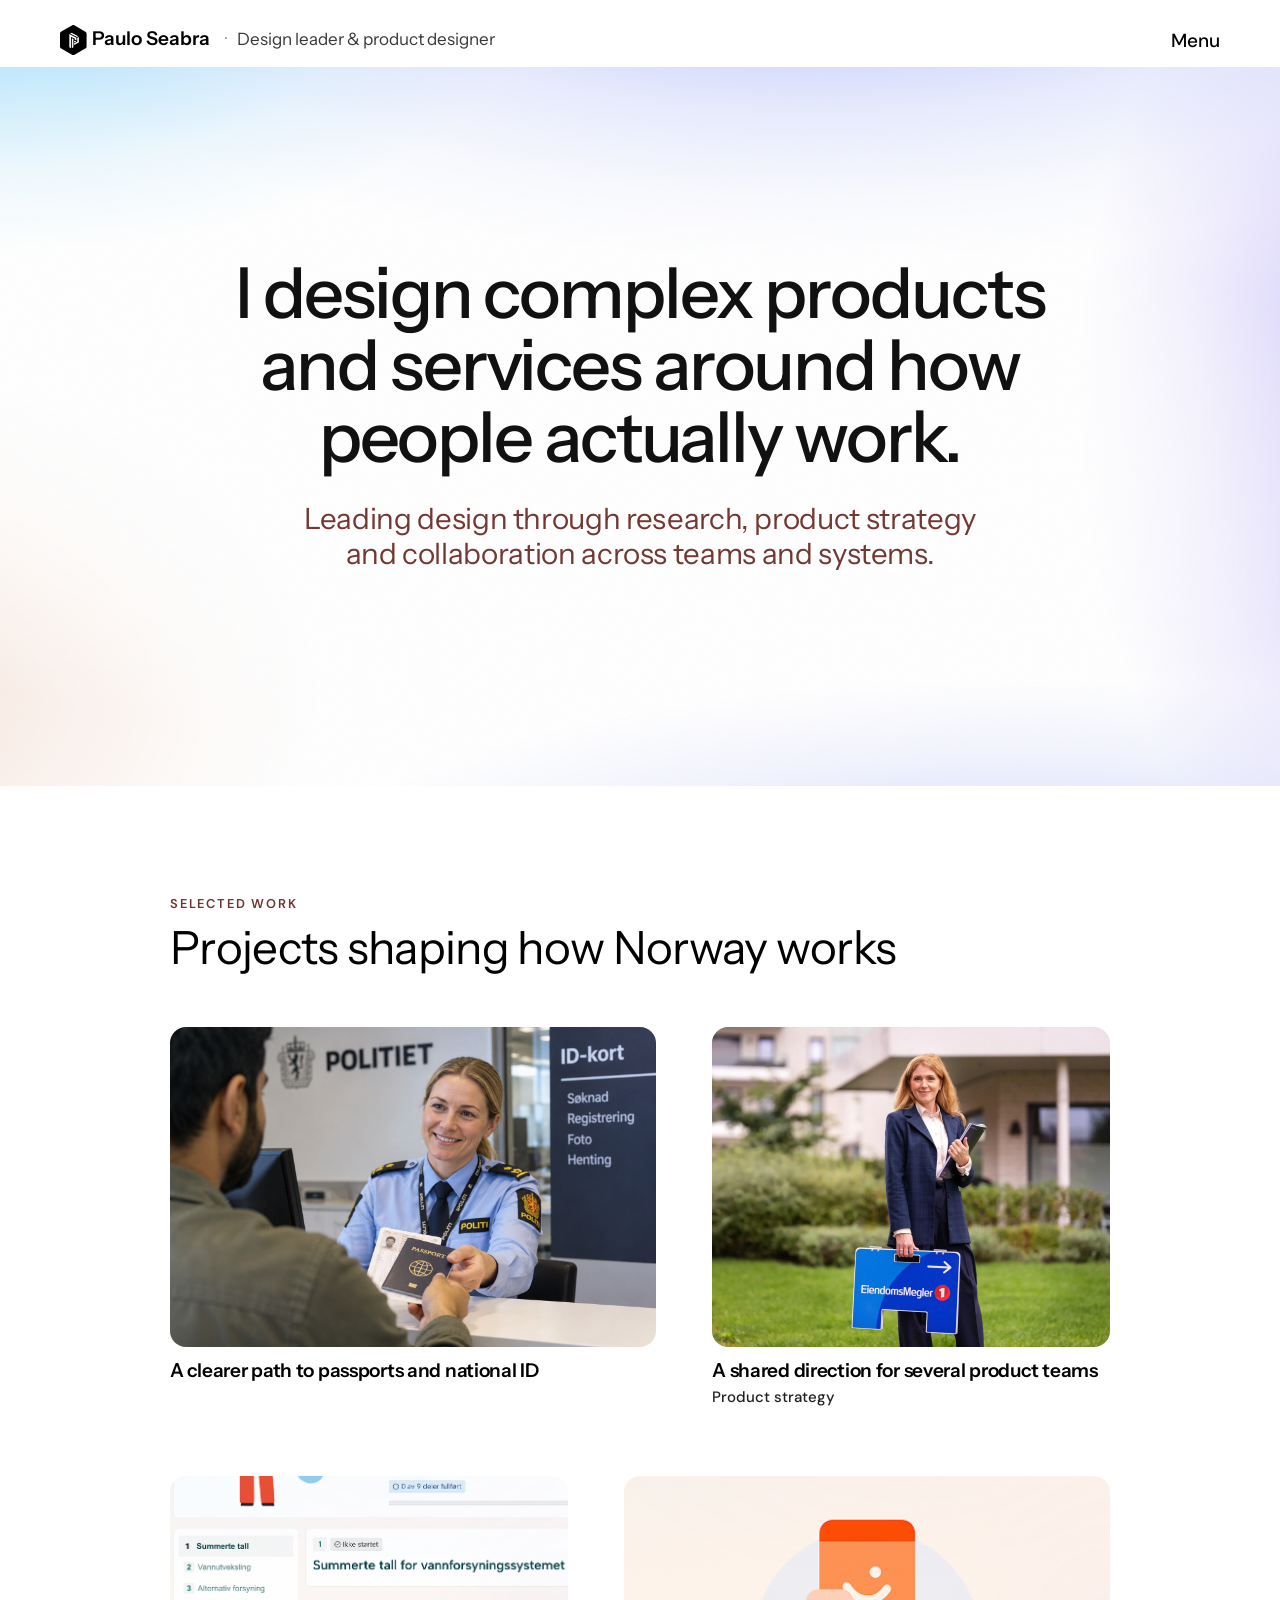
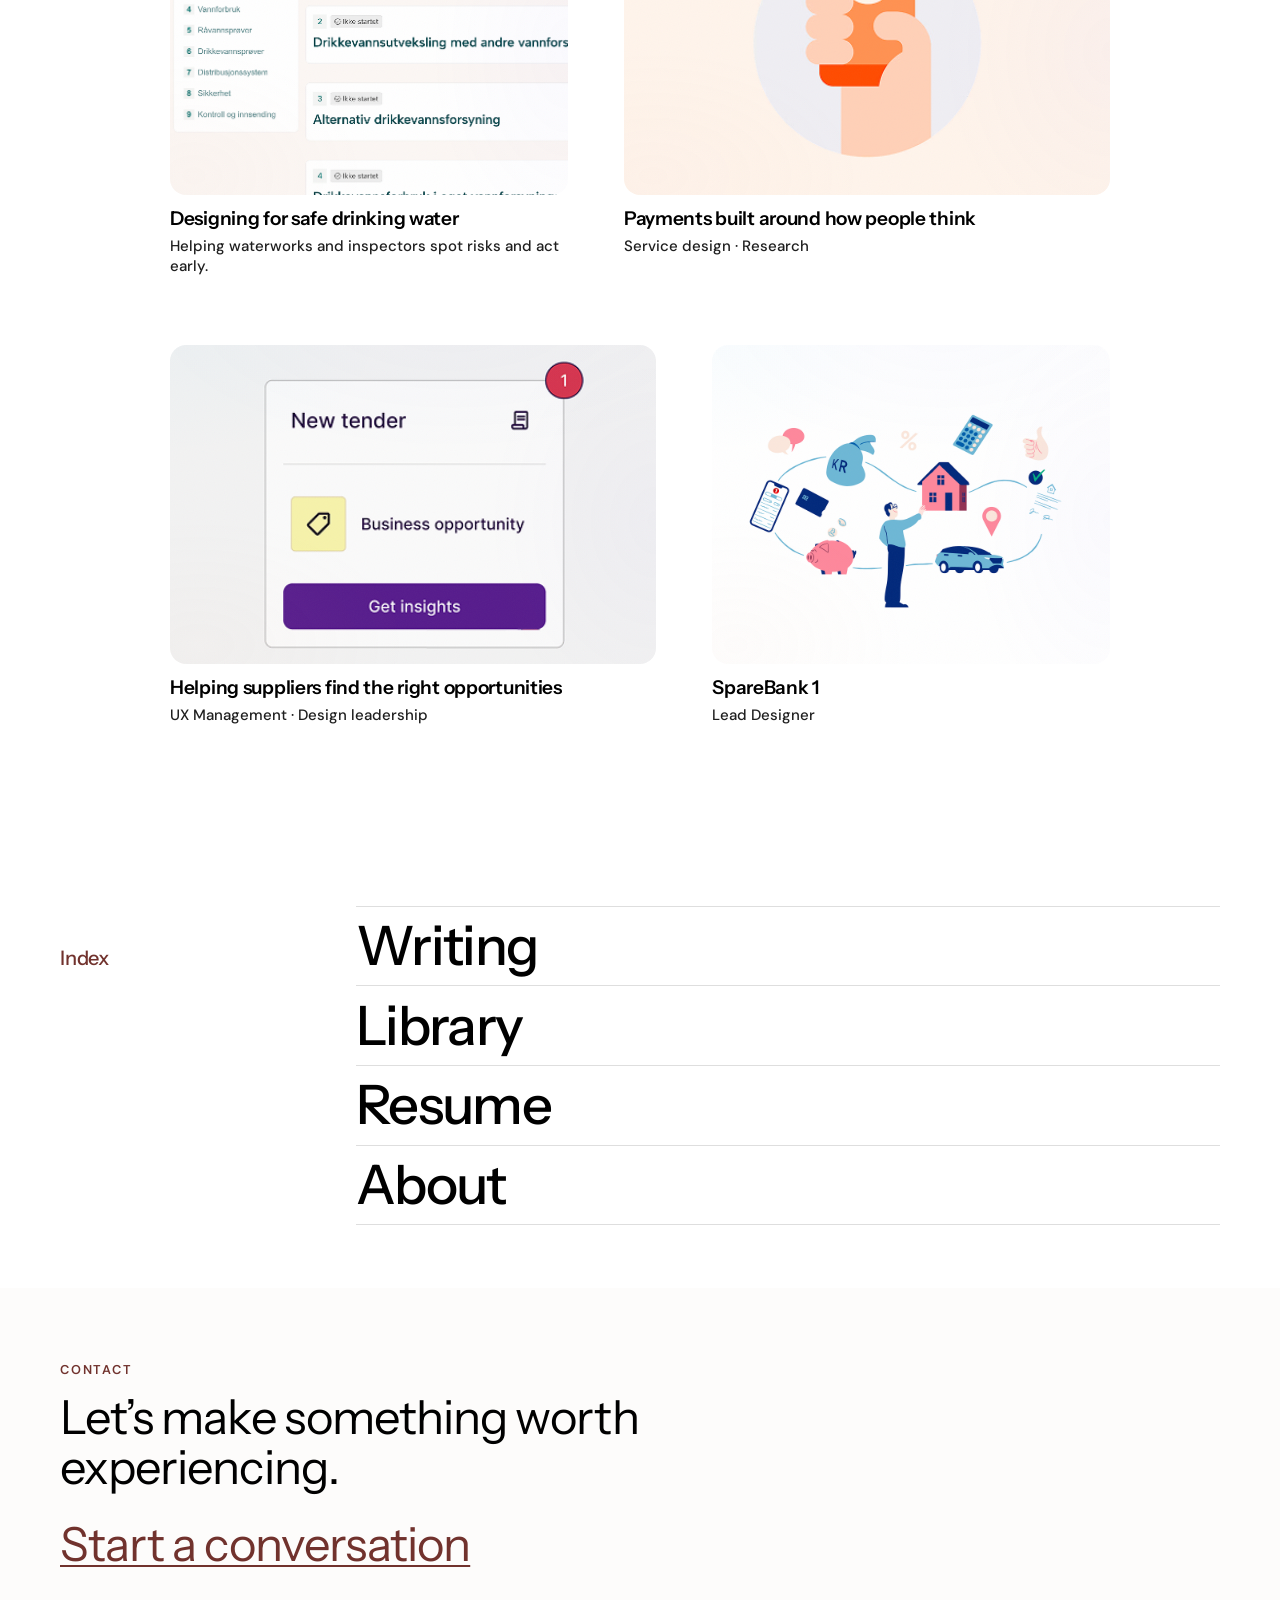
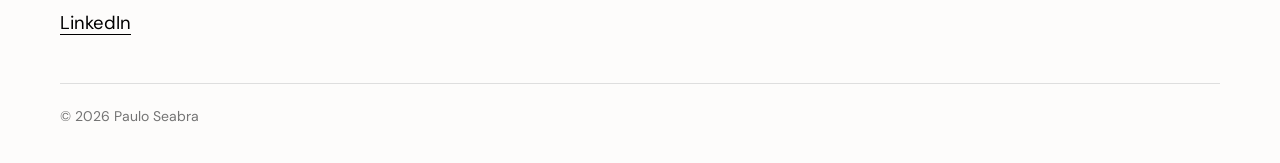
==== commit 4b833a69: "Add files via upload" ====
--- a/index.html
+++ b/index.html
@@ -6,6 +6,14 @@
 <link rel="icon" type="image/svg+xml" href="images/logo_p_rebuilt_vector.svg">
 <title>Paulo Seabra — Product Designer</title>
 <meta name="description" content="Paulo Seabra — Product Designer working at the intersection of typography, design systems, and emerging interfaces.">
+<link rel="canonical" href="https://pauloseabra.com/">
+<meta property="og:type" content="website">
+<meta property="og:site_name" content="Paulo Seabra">
+<meta property="og:title" content="Paulo Seabra — Product Designer">
+<meta property="og:description" content="Paulo Seabra — Product Designer working at the intersection of typography, design systems, and emerging interfaces.">
+<meta property="og:url" content="https://pauloseabra.com/">
+<meta property="og:image" content="https://pauloseabra.com/images/social-share-logo.png?v=2">
+<meta name="twitter:card" content="summary_large_image">
 <link rel="preconnect" href="https://fonts.googleapis.com">
 <link rel="preconnect" href="https://fonts.gstatic.com" crossorigin>
 <link href="https://fonts.googleapis.com/css2?family=DM+Sans:wght@400..600&family=Instrument+Sans:wght@400..600&display=swap" rel="stylesheet">
@@ -98,7 +106,7 @@
         </a>
         <a class="project-card project-card--wide reveal" href="project-vipps.html">
           <span class="project-card__frame">
-            <img class="project-card__image" src="images/test-mixed.svg" alt="" width="1600" height="1000" loading="lazy">
+            <img class="project-card__image" src="images/Vipps_Cover.png" alt="" width="458" height="302" loading="lazy">
             <span class="project-card__wash" aria-hidden="true"></span>
           </span>
           <span class="project-card__text">
@@ -110,7 +118,7 @@
         <div class="project-row project-row--lead">
         <a class="project-card project-card--wide reveal" href="project-mercell.html">
           <span class="project-card__frame">
-            <img class="project-card__image" src="images/project-kommune.svg" alt="" width="1280" height="800" loading="lazy">
+            <img class="project-card__image" src="images/Mercell_Cover.png" alt="" width="443" height="351" loading="lazy">
             <span class="project-card__wash" aria-hidden="true"></span>
           </span>
           <span class="project-card__text">
@@ -120,7 +128,7 @@
         </a>
         <a class="project-card project-card--narrow reveal" href="project-sparebank-1.html">
           <span class="project-card__frame">
-            <img class="project-card__image" src="images/project-fjordbank.svg" alt="" width="1200" height="900" loading="lazy">
+            <img class="project-card__image" src="images/SB1_Cover.png" alt="" width="1200" height="800" loading="lazy">
             <span class="project-card__wash" aria-hidden="true"></span>
           </span>
           <span class="project-card__text">
--- a/interior.css
+++ b/interior.css
@@ -106,6 +106,15 @@
   }
 }
 
+/* Vipps: phone screen captures. The desktop image keeps the standard wide
+   frame. On phones the frame takes the mobile image's own 4:5 shape, so the
+   whole screen is shown instead of a cropped strip. */
+@media (max-width: 700px) {
+  .media.project-screens {
+    aspect-ratio: 4 / 5;
+  }
+}
+
 /* ---------- 3. Metadata row ---------- */
 
 .meta-row {
@@ -535,6 +544,123 @@
   font-size: 1.0625rem;
   line-height: 1.5;
   color: var(--muted);
+}
+
+/* ---------- Working prototype (Mattilsynet) ----------
+   Text link after the introduction, and a closing action before the
+   next-project link. */
+
+.prototype-icon {
+  display: inline-block;
+  width: 0.8em;
+  height: 0.8em;
+  margin-left: 0.25em;
+  vertical-align: -0.05em;
+  fill: none;
+  stroke: currentColor;
+  stroke-width: 2;
+  stroke-linecap: round;
+  stroke-linejoin: round;
+}
+
+.prototype-link {
+  margin: 1.25rem 0 0 0;
+}
+
+/* Sits under the masthead title and subtitle, on the same column. */
+@media (min-width: 701px) {
+  .prototype-link {
+    grid-column: 3 / span 8;
+  }
+}
+
+.prototype-link a {
+  color: var(--text-secondary);
+  text-decoration: underline;
+  text-decoration-thickness: 0.05em;
+  text-underline-offset: 0.09em;
+}
+
+.prototype-link a:hover {
+  color: var(--text-primary);
+}
+
+.prototype-cta {
+  padding-top: clamp(2.5rem, 7vh, 4rem);
+}
+
+.prototype-cta__text {
+  grid-column: 3 / span 8;
+  max-width: 62ch;
+}
+
+.prototype-cta__title {
+  margin: 0 0 0.8rem 0;
+  font-family: var(--font-heading);
+  font-weight: 400;
+  font-size: clamp(2rem, 1.5rem + 2.4vw, 3.25rem);
+  line-height: 1.08;
+  letter-spacing: -0.02em;
+  color: var(--text-primary);
+}
+
+.prototype-cta__description {
+  margin: 0;
+  font-size: clamp(1.125rem, 1.08rem + 0.25vw, 1.25rem);
+  line-height: 1.5;
+  color: var(--text-primary);
+}
+
+.prototype-cta__action {
+  grid-column: 1 / -1;
+  text-align: center;
+  margin-top: clamp(2rem, 5vh, 2.75rem);
+}
+
+.prototype-cta__button {
+  display: inline-flex;
+  align-items: center;
+  gap: 0.5em;
+  padding: 0.9rem 1.6rem;
+  border: 1px solid var(--text-secondary);
+  border-radius: var(--radius-card);
+  background: var(--text-secondary);
+  color: #ffffff;
+  font-family: var(--font-body);
+  font-size: 1rem;
+  font-weight: 500;
+  line-height: 1.2;
+  text-decoration: none;
+  transition: border-color 200ms ease, color 200ms ease;
+}
+
+.prototype-cta__button .prototype-icon {
+  width: 0.9em;
+  height: 0.9em;
+  margin-left: 0;
+}
+
+.prototype-cta__button:hover {
+  background: color-mix(in srgb, var(--text-secondary) 85%, #000000);
+  border-color: color-mix(in srgb, var(--text-secondary) 85%, #000000);
+}
+
+@media (max-width: 700px) {
+  .prototype-cta__text {
+    grid-column: 1 / -1;
+  }
+  .prototype-cta__button {
+    display: flex;
+    width: 100%;
+    box-sizing: border-box;
+    justify-content: center;
+  }
+}
+
+/* Mattilsynet only: more air between the closing prototype action and the
+   next-project link, so the two do not compete. */
+.imodule.prototype-next {
+  padding-top: clamp(4rem, 10vh, 6rem);
 }
 
 /* ---------- 17. Next-project navigation ---------- */
@@ -1317,9 +1443,12 @@
   grid-column: 1 / span 2;
   display: block;
   width: 100%;
-  max-width: 72px;
+  max-width: 100px;
   height: auto;
   margin: 0;
+  /* Thin line drawn just inside the cover edge. */
+  outline: 1px solid var(--border);
+  outline-offset: -1px;
 }
 
 .entry-list.library-books .entry__main {
@@ -1366,19 +1495,28 @@
   max-width: 58ch;
 }
 
+/* Phones and landscape phones: cover on the left, title and author/year
+   aligned left beside it, the annotation running full width beneath both.
+   The cover floats left; the annotation clears it so it starts below. */
 @media (max-width: 700px) {
   .entry-list.library-books .entry {
-    grid-template-columns: minmax(0, 1fr);
-    gap: 0;
-    padding: clamp(1.25rem, 3.5vh, 1.75rem) 0;
+    display: block;
+    padding: clamp(1.75rem, 4.5vh, 2.25rem) 0;
   }
   .entry-list.library-books .entry__cover {
-    grid-column: 1;
-    max-width: 56px;
-    margin-bottom: 1rem;
-  }
-  .entry-list.library-books .entry__main {
-    grid-column: 1;
+    float: left;
+    width: 3.85rem;
+    max-width: 3.85rem;
+    margin: 0 1.25rem 1.1rem 0;
+  }
+  .entry-list.library-books .entry__title {
+    margin: 0 0 0.35rem 0;
+  }
+  .entry-list.library-books .entry__aside {
+    margin: 0;
+  }
+  .entry-list.library-books .entry__note {
+    clear: left;
   }
   .entry-list.library-books .entry__title,
   .resume .entry__title {
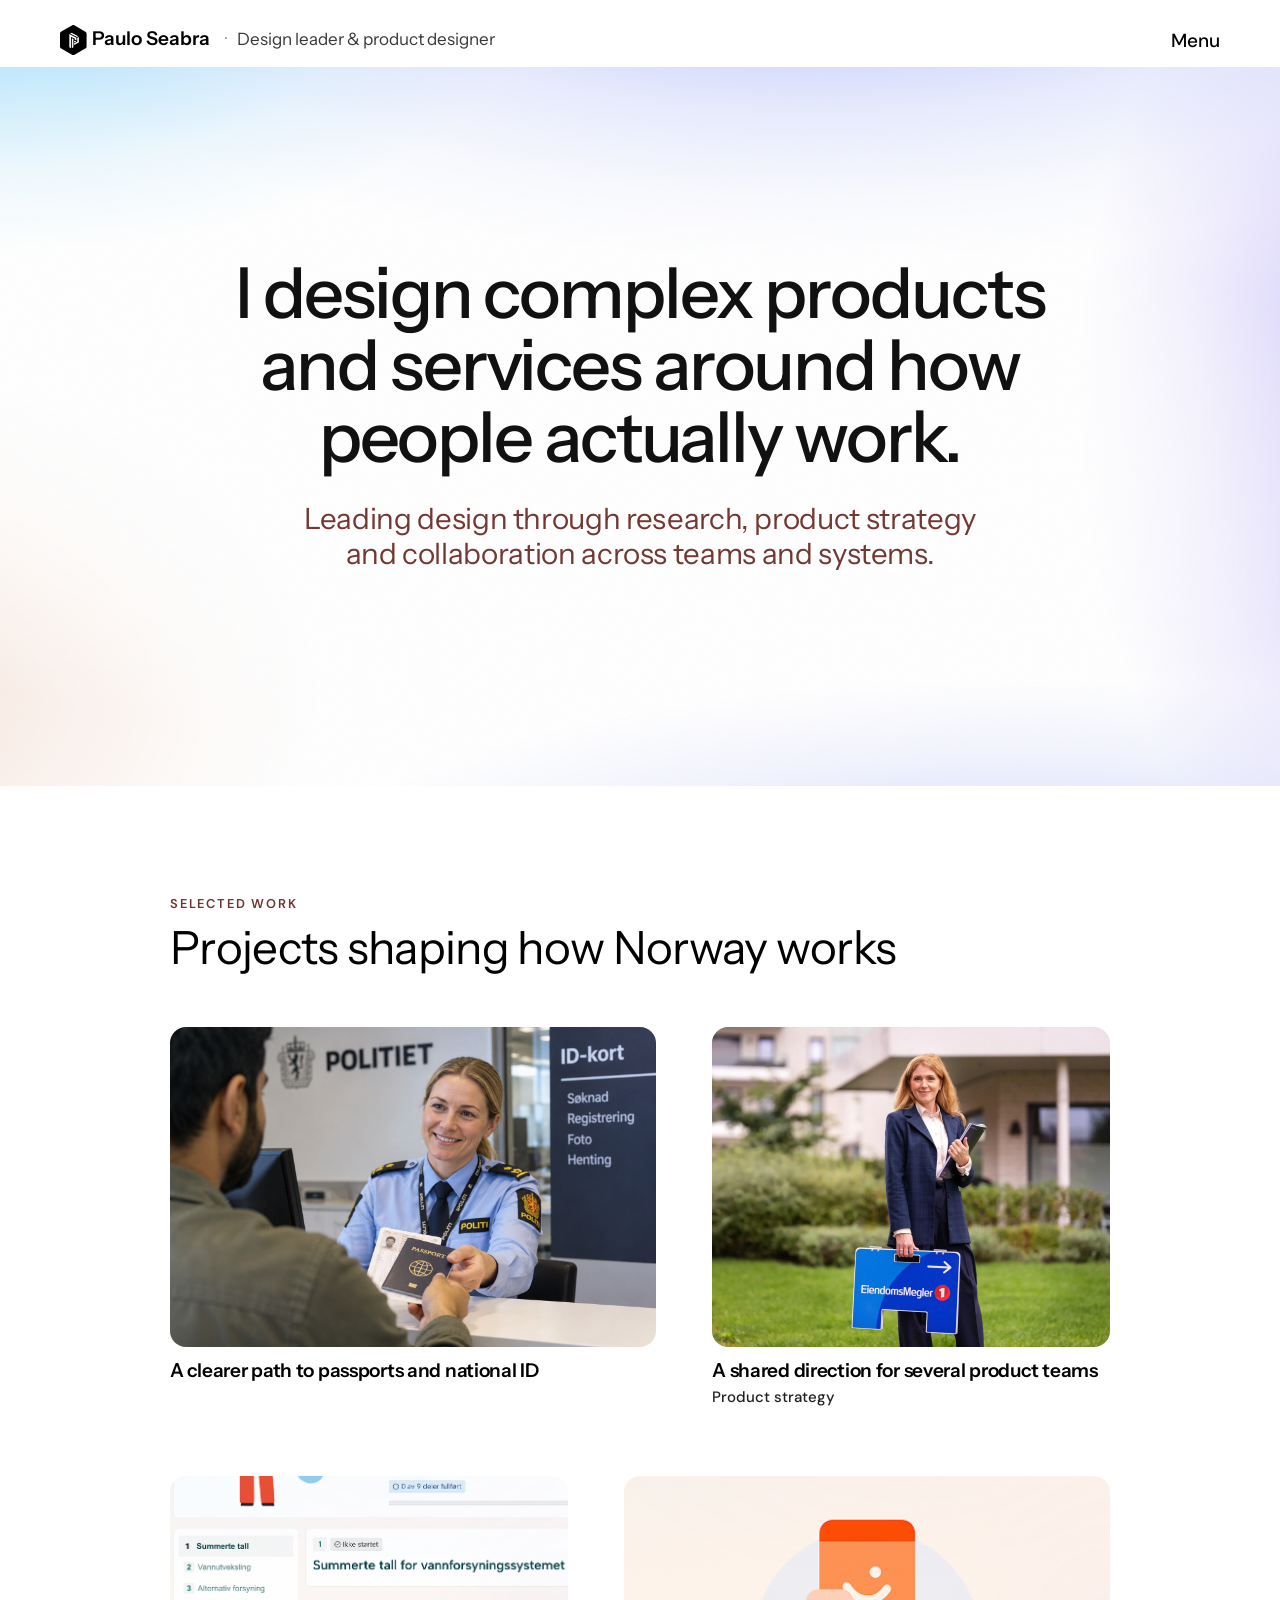
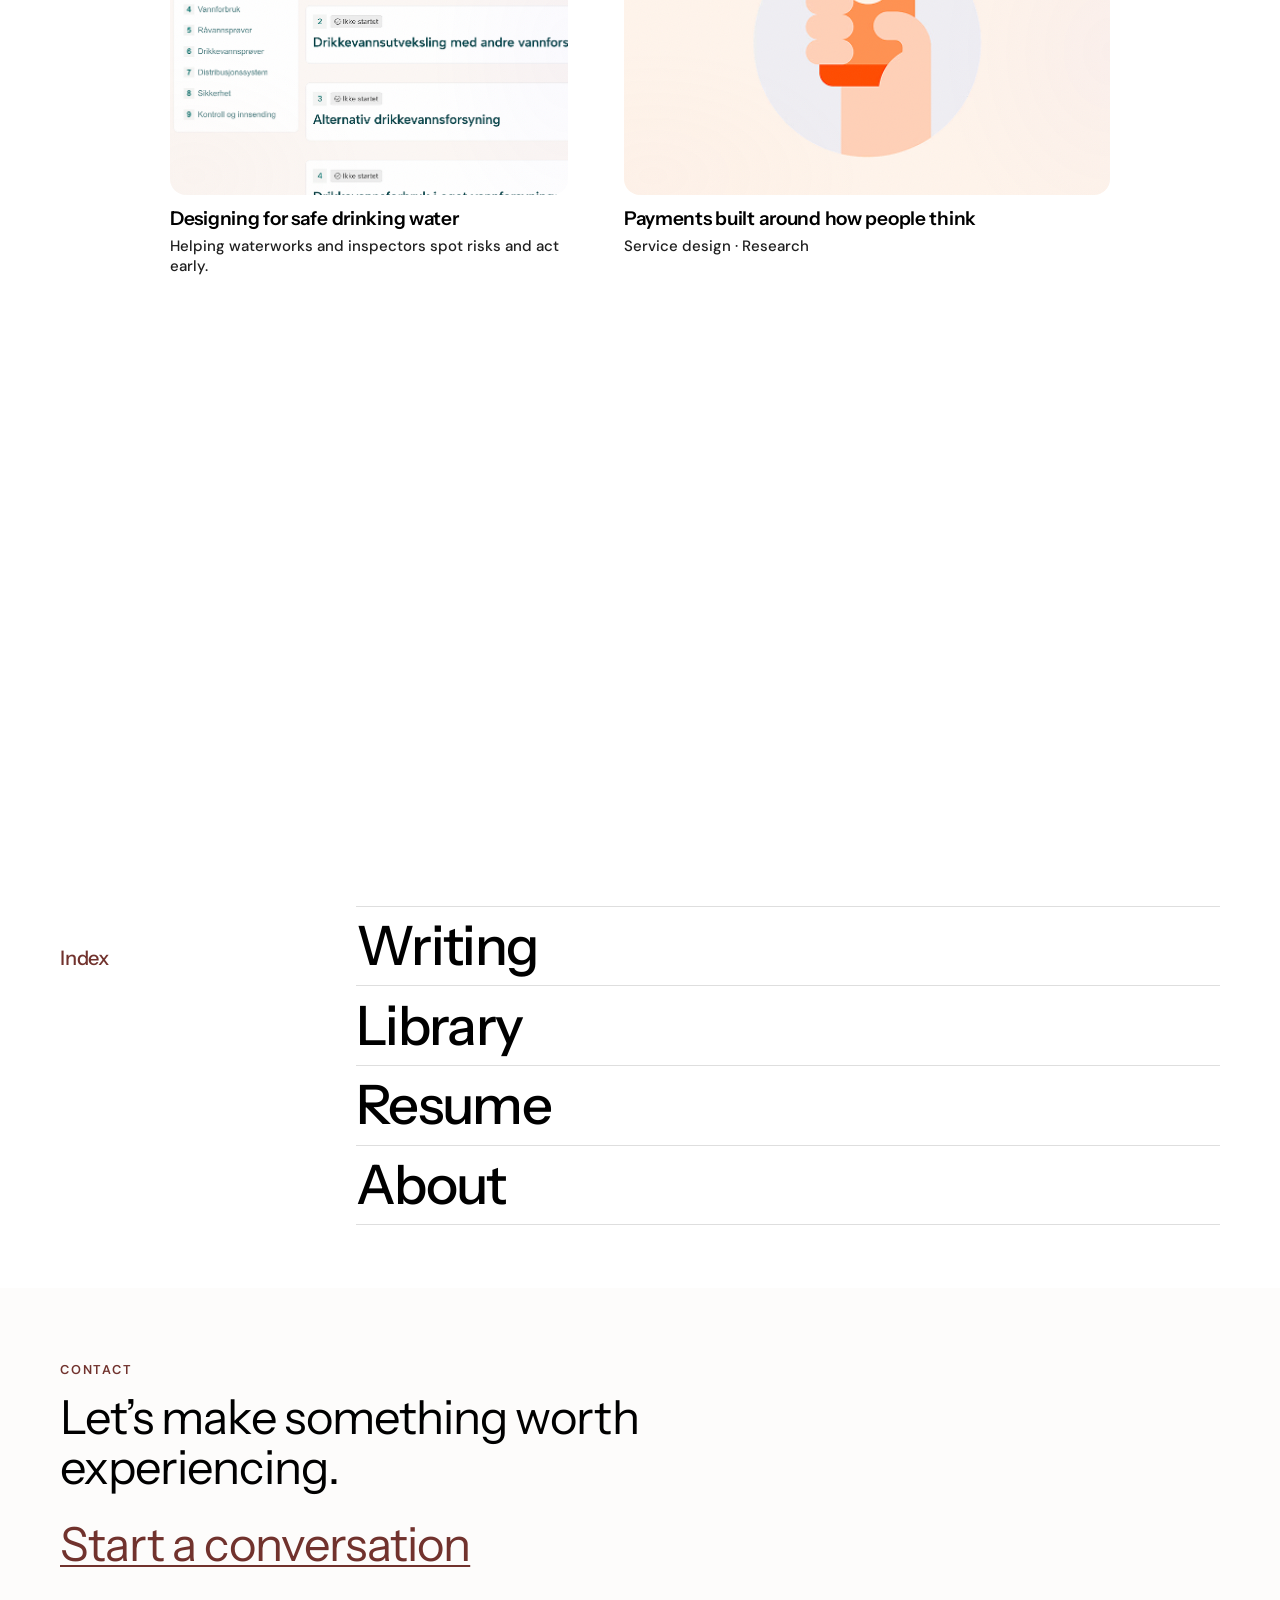
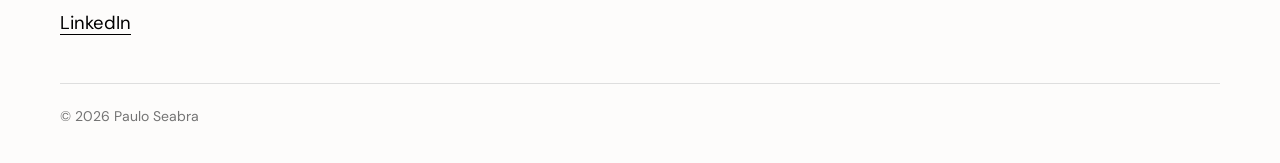
==== commit a3ee3d7b: "Add files via upload" ====
--- a/index.html
+++ b/index.html
@@ -3,7 +3,7 @@
 <head>
 <meta charset="utf-8">
 <meta name="viewport" content="width=device-width, initial-scale=1">
-<link rel="icon" type="image/svg+xml" href="images/logo_p_rebuilt_vector.svg">
+<link rel="icon" type="image/png" sizes="96x96" href="images/favicon.png">
 <title>Paulo Seabra — Product Designer</title>
 <meta name="description" content="Paulo Seabra — Product Designer working at the intersection of typography, design systems, and emerging interfaces.">
 <link rel="canonical" href="https://pauloseabra.com/">
--- a/interior.css
+++ b/interior.css
@@ -449,6 +449,131 @@
   line-height: 1.5;
   color: var(--muted);
   max-width: 24ch;
+}
+
+/* ---------- Outcomes: figures in a case study ----------
+   One shared pattern for a case's Outcomes block. Not every case has one: it is
+   added case by case when the owner asks (SpareBank 1 and Vipps have one so far).
+   Each figure sits in an item with a caption under it.
+   Desktop: the label sits on the reading axis (column 3), with 80px between the
+   label and the figures and between the figures. The gaps taper on tablets so
+   the row still fits, and figures wrap if there are too many for one row.
+   The label's visible top sits 8px below the figures' visible top.
+   Phones: the label sits above two columns, one per figure.
+   The bottom rule is transparent rather than removed, so the space to the next
+   project is the same on every case. */
+.outcomes {
+  --outcomes-figure: clamp(4rem, 2.1rem + 4.33vw, 6rem);
+  --outcomes-label: clamp(1.125rem, 1.08rem + 0.25vw, 1.25rem);
+  grid-column: 3 / -1;
+  display: grid;
+  grid-template-columns: auto minmax(0, 1fr);
+  column-gap: clamp(3rem, 9.95vw - 1.34rem, 5rem);
+  align-items: start;
+  text-align: left;
+  margin: 0;
+  padding: clamp(2.5rem, 7vh, 4.5rem) 0;
+  border-top: 1px solid var(--border);
+  border-bottom: 1px solid transparent;
+}
+
+/* The label is the body-text size of the case (.prose). Its top margin puts the
+   visible top of its letters 8px below the visible top of the figures. 0.13em
+   and 0.205em are the distances from each text box to its letter tops in
+   Instrument Sans (figures at line-height 1, label at 1.15). */
+.outcomes__title {
+  margin: calc(var(--outcomes-figure) * 0.13 - var(--outcomes-label) * 0.205 + 8px) 0 0 0;
+  font-family: var(--font-heading);
+  font-weight: 400;
+  font-size: var(--outcomes-label);
+  line-height: 1.15;
+  letter-spacing: -0.015em;
+  color: var(--text-primary);
+}
+
+/* Figures sit side by side on desktop and wrap onto a new row if needed. */
+.outcomes__list {
+  display: flex;
+  flex-wrap: wrap;
+  column-gap: clamp(3rem, 9.95vw - 1.34rem, 5rem);
+  row-gap: 2.5rem;
+  margin: 0;
+  padding: 0;
+  list-style: none;
+}
+
+/* Each figure is as wide as its number, so its caption wraps under the number. */
+.outcomes__list > li {
+  width: min-content;
+}
+
+.outcomes__value {
+  margin: 0;
+  font-family: var(--font-heading);
+  font-weight: 400;
+  font-size: var(--outcomes-figure);
+  line-height: 1;
+  letter-spacing: -0.03em;
+  color: var(--text-primary);
+}
+
+.outcomes__label {
+  margin: 0.75rem 0 0 0;
+  font-size: 1rem;
+  line-height: 1.5;
+  text-wrap: balance;
+  color: var(--muted);
+}
+
+/* Optional context line under "Outcomes" (Vipps; the section has the class
+   outcomes--context). It uses the caption size of the figures, sits under the
+   title and is two lines at most on desktop. Its width sets the label column,
+   so on desktop the figures sit 80px to its right. Below 1100px that column
+   would squeeze the two figures onto two rows, so the label and context stack
+   above the figures instead. */
+.outcomes__context {
+  margin: 0.75rem 0 0 0;
+  max-width: 16em;
+  font-size: 1rem;
+  line-height: 1.5;
+  text-wrap: balance;
+  color: var(--muted);
+}
+
+@media (max-width: 1099px) {
+  .outcomes--context {
+    grid-template-columns: 1fr;
+    row-gap: 2rem;
+  }
+
+  .outcomes--context .outcomes__title {
+    margin-top: 0;
+  }
+}
+
+@media (max-width: 700px) {
+  .outcomes {
+    --outcomes-figure: clamp(2.5rem, 1.47rem + 5.79vw, 4rem);
+    grid-column: 1 / -1;
+    grid-template-columns: 1fr;
+    row-gap: 2rem;
+  }
+
+  .outcomes__title {
+    margin-top: 0;
+  }
+
+  /* Two figures per row on phones; further figures wrap onto the next row. */
+  .outcomes__list {
+    display: grid;
+    grid-template-columns: repeat(2, minmax(0, 1fr));
+    column-gap: var(--projects-gap);
+    row-gap: 2.5rem;
+  }
+
+  .outcomes__list > li {
+    width: auto;
+  }
 }
 
 /* ---------- 14. Side-note / annotation ---------- */
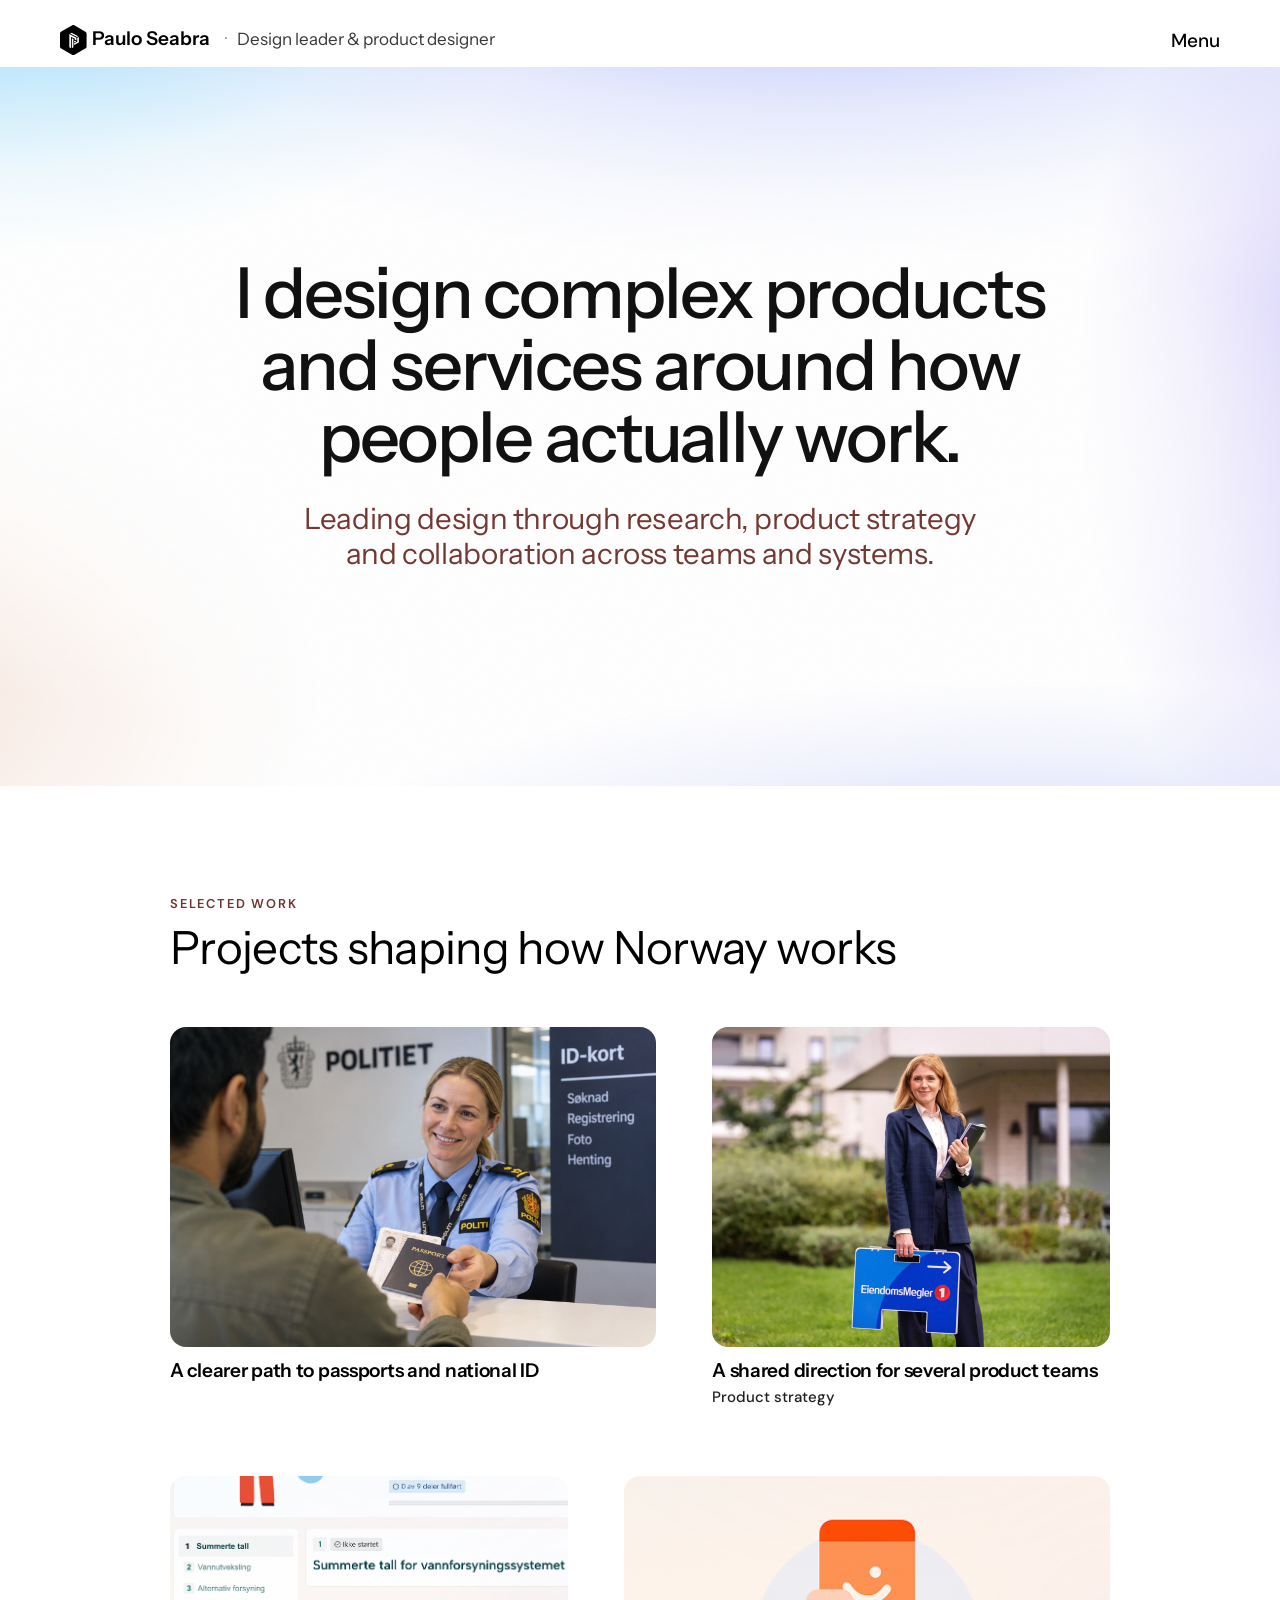
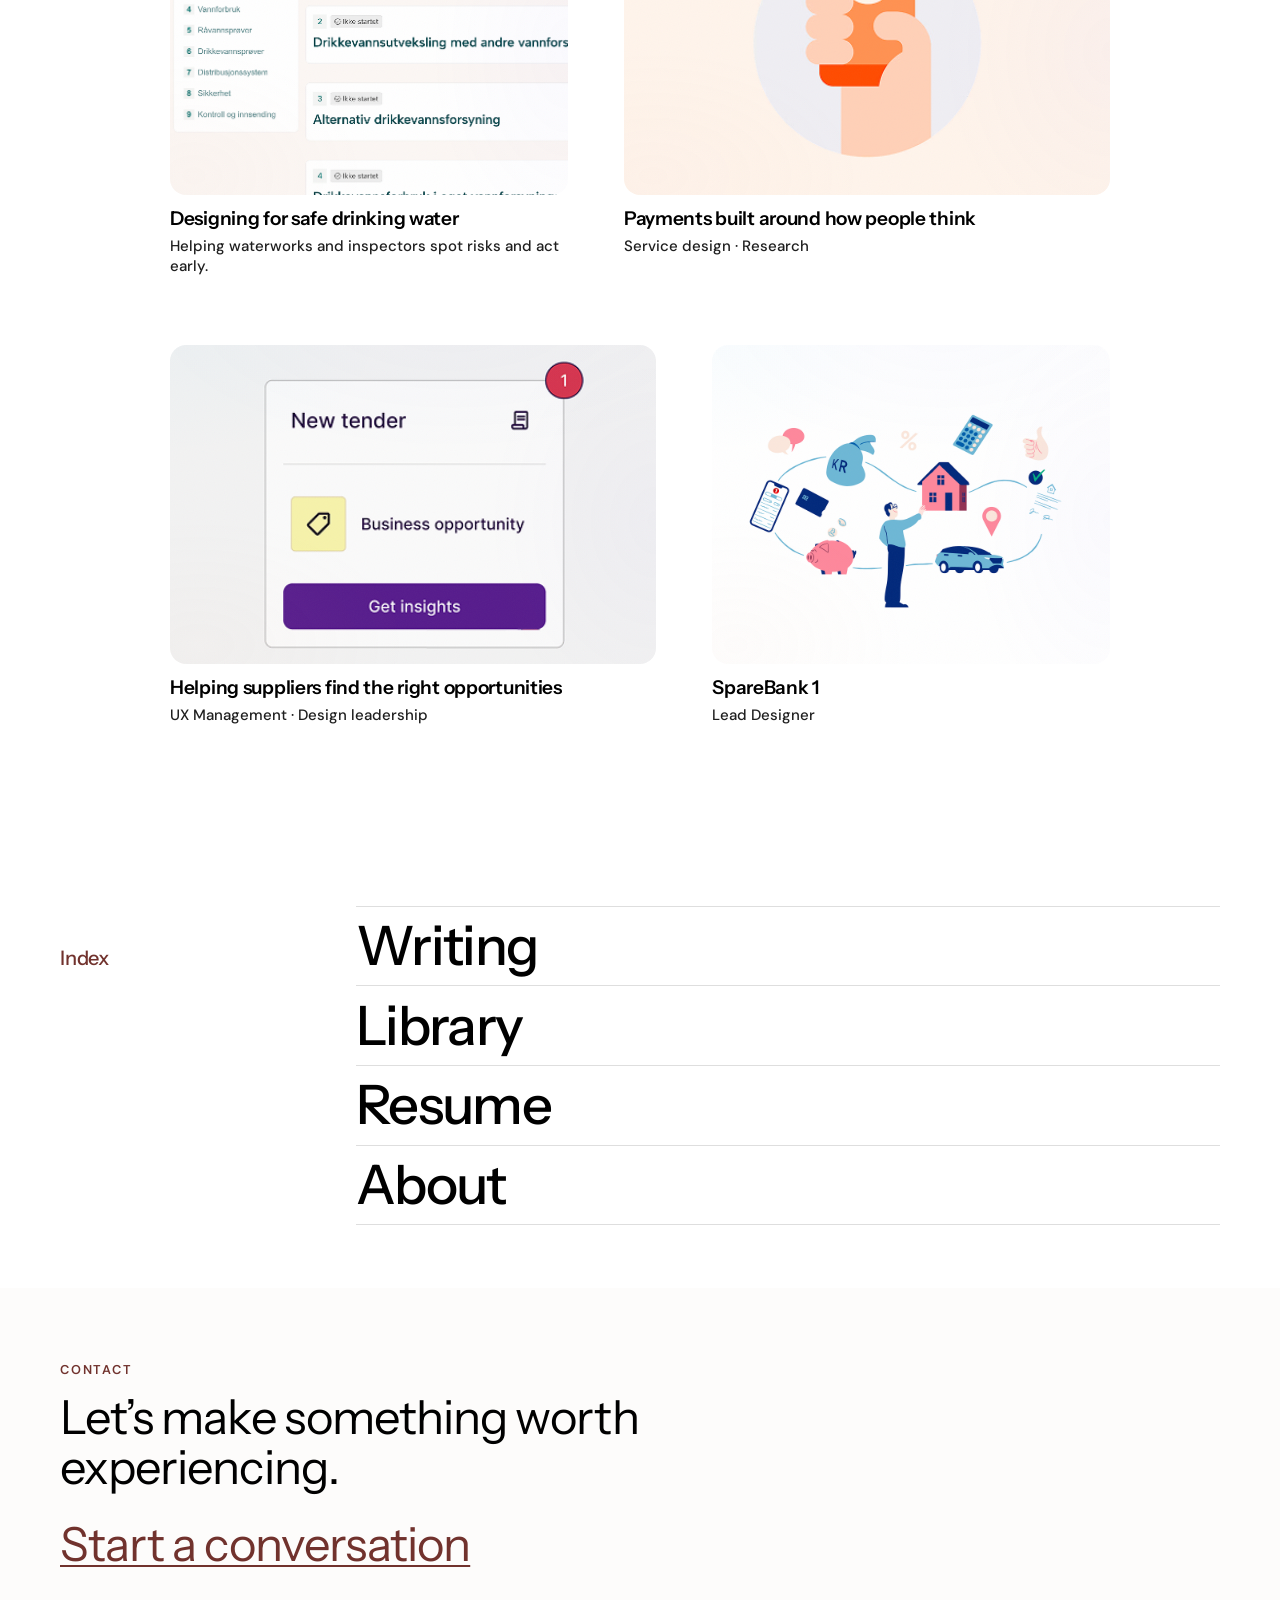
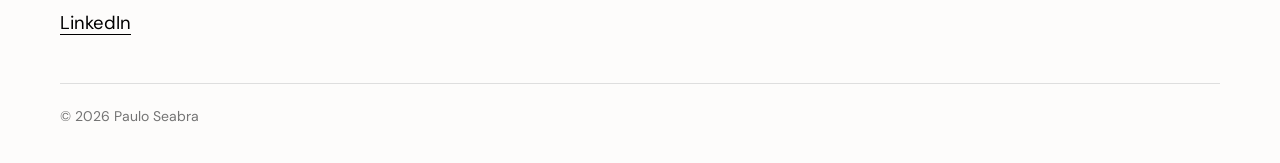
==== commit 2f983586: "Merge pull request #1 from NorthPaulo/vercel/install-vercel-web-analytics-kjqt8i Install Vercel Web " ====
--- a/index.html
+++ b/index.html
@@ -19,6 +19,10 @@
 <link href="https://fonts.googleapis.com/css2?family=DM+Sans:wght@400..600&family=Instrument+Sans:wght@400..600&display=swap" rel="stylesheet">
 <link rel="stylesheet" href="styles.css">
 <link rel="stylesheet" href="interior.css">
+<script>
+  window.va = window.va || function () { (window.vaq = window.vaq || []).push(arguments); };
+</script>
+<script defer src="/_vercel/insights/script.js"></script>
 </head>
 <body id="top">
 <div class="site-header">
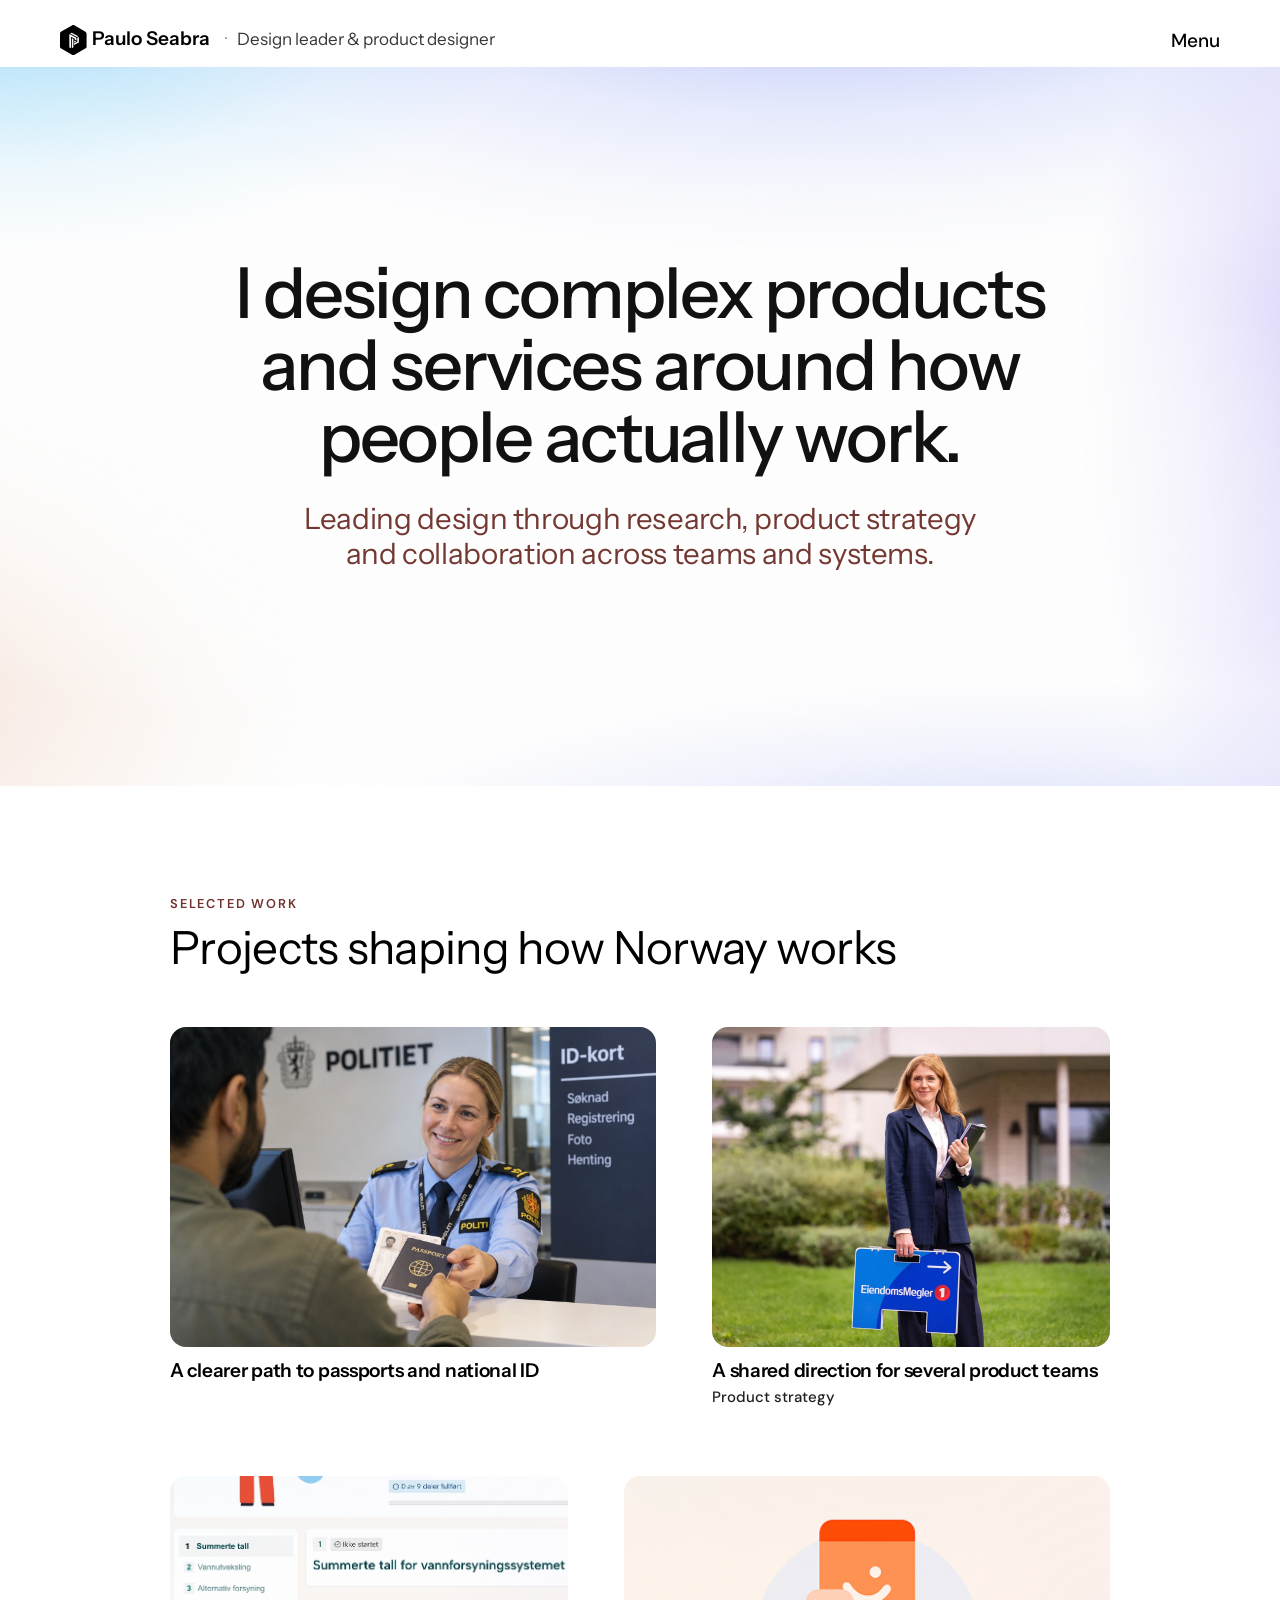
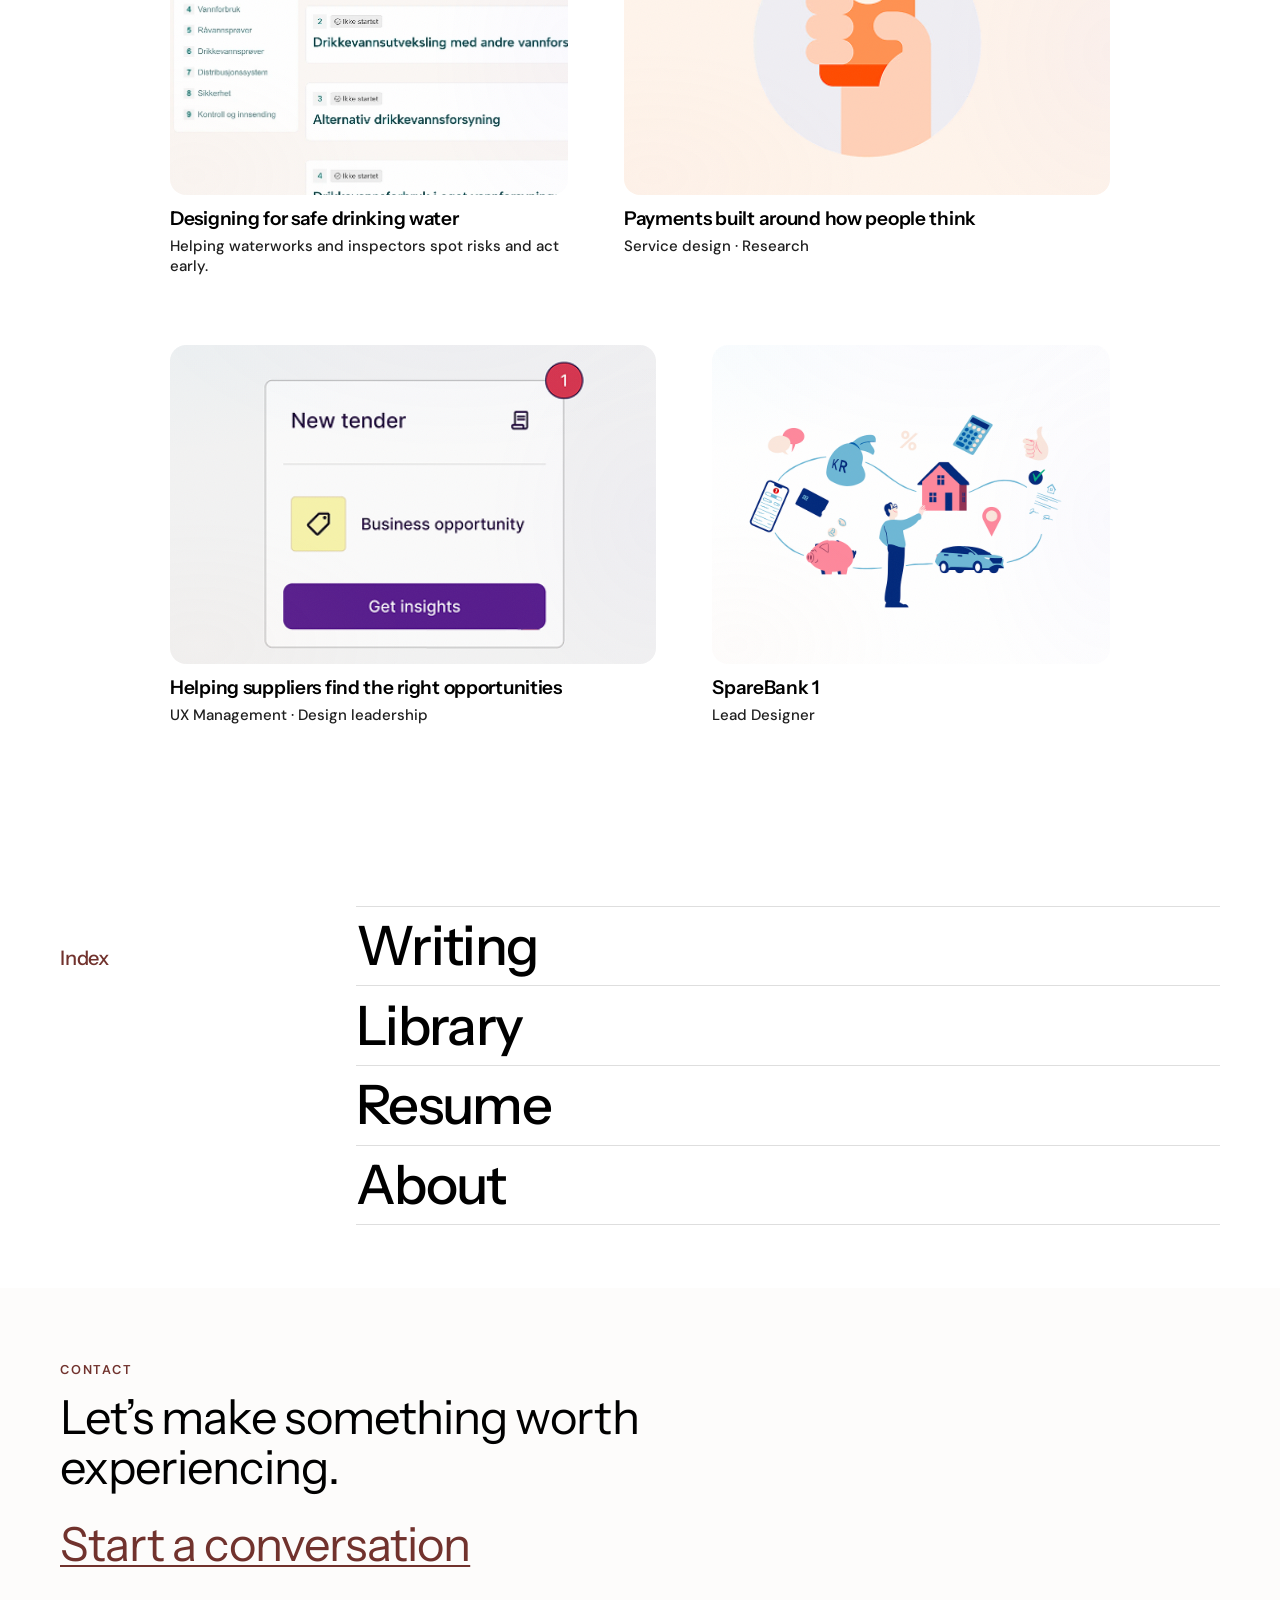
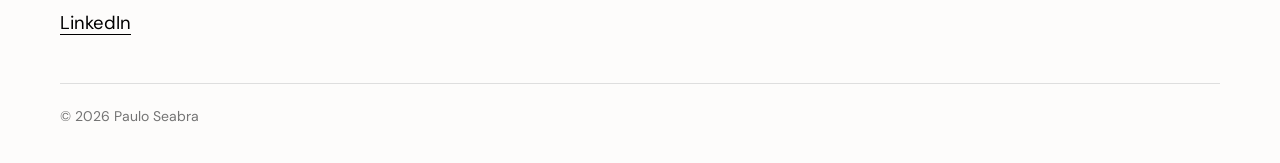
==== commit c2f54b76: "Add files via upload" ====
--- a/index.html
+++ b/index.html
@@ -19,10 +19,14 @@
 <link href="https://fonts.googleapis.com/css2?family=DM+Sans:wght@400..600&family=Instrument+Sans:wght@400..600&display=swap" rel="stylesheet">
 <link rel="stylesheet" href="styles.css">
 <link rel="stylesheet" href="interior.css">
-<script>
-  window.va = window.va || function () { (window.vaq = window.vaq || []).push(arguments); };
+<script type="application/ld+json">
+{
+  "@context": "https://schema.org",
+  "@type": "WebSite",
+  "name": "Paulo Seabra",
+  "url": "https://pauloseabra.com/"
+}
 </script>
-<script defer src="/_vercel/insights/script.js"></script>
 </head>
 <body id="top">
 <div class="site-header">
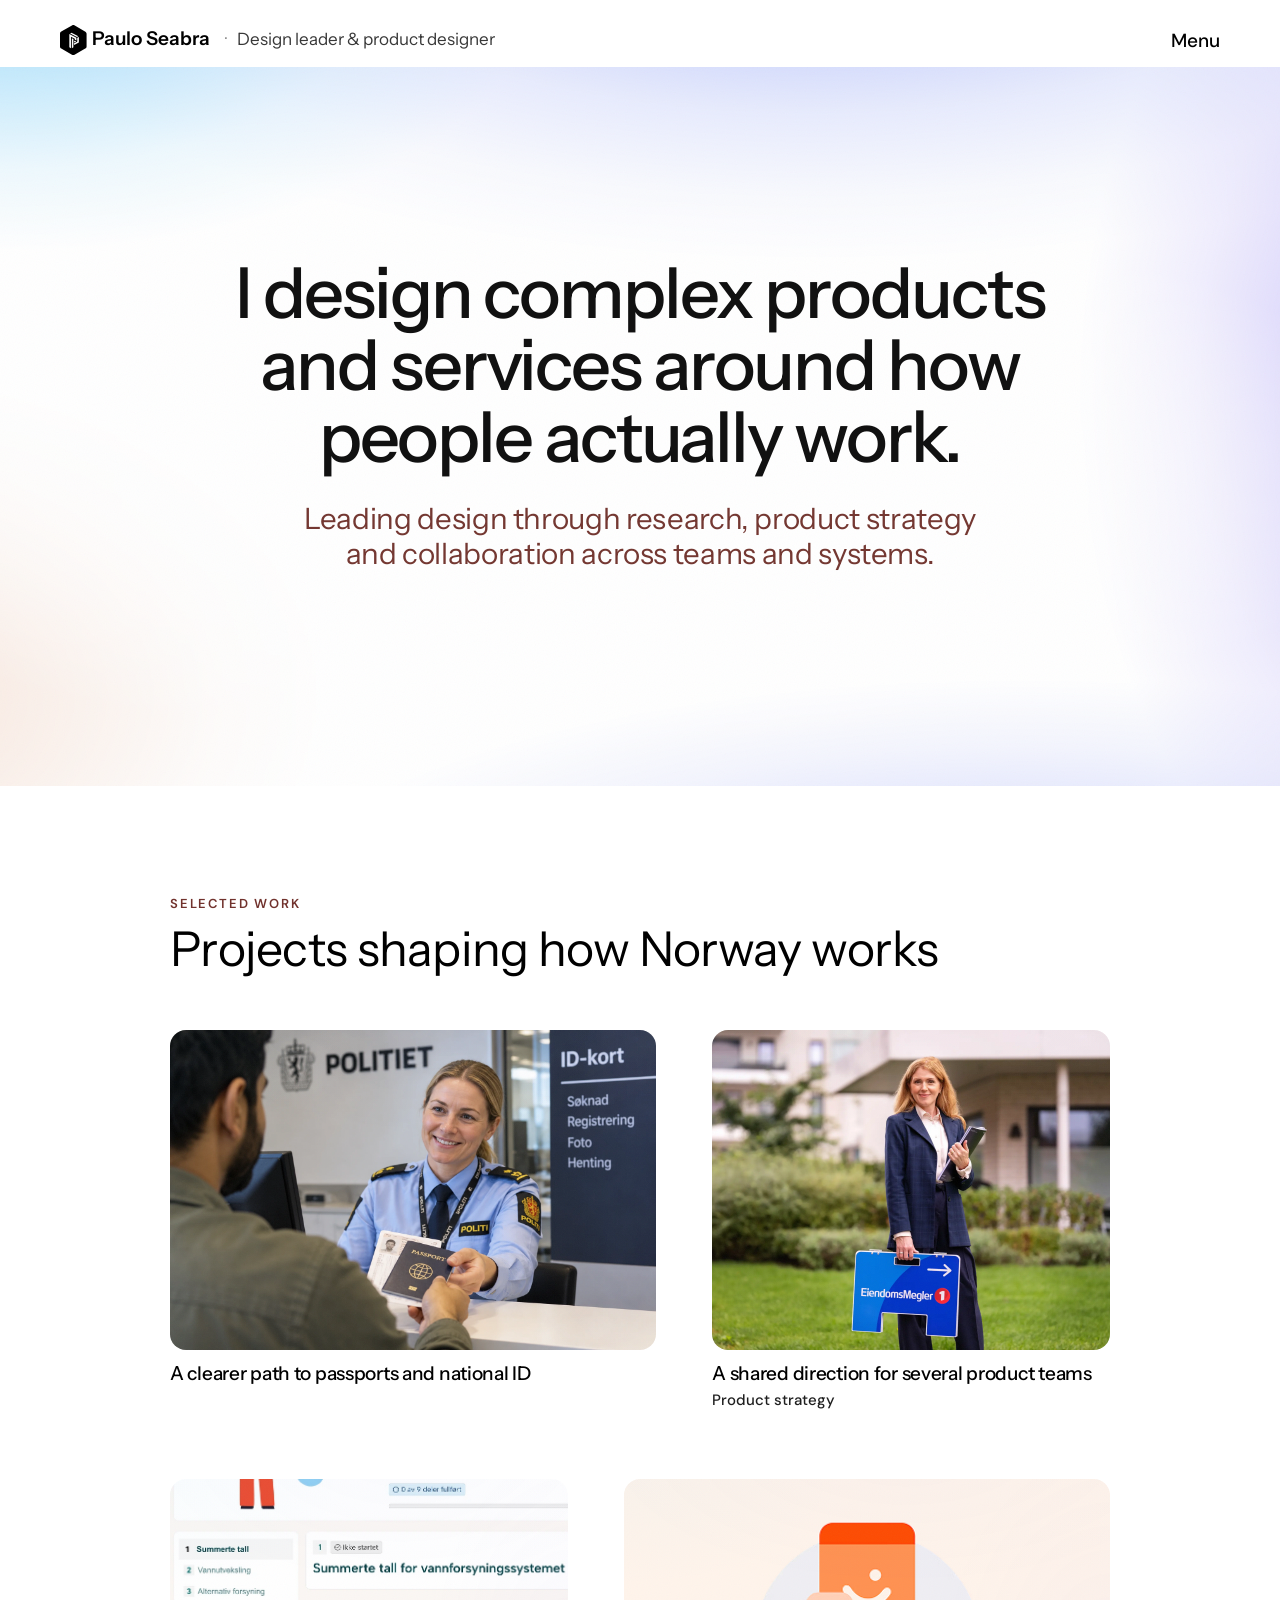
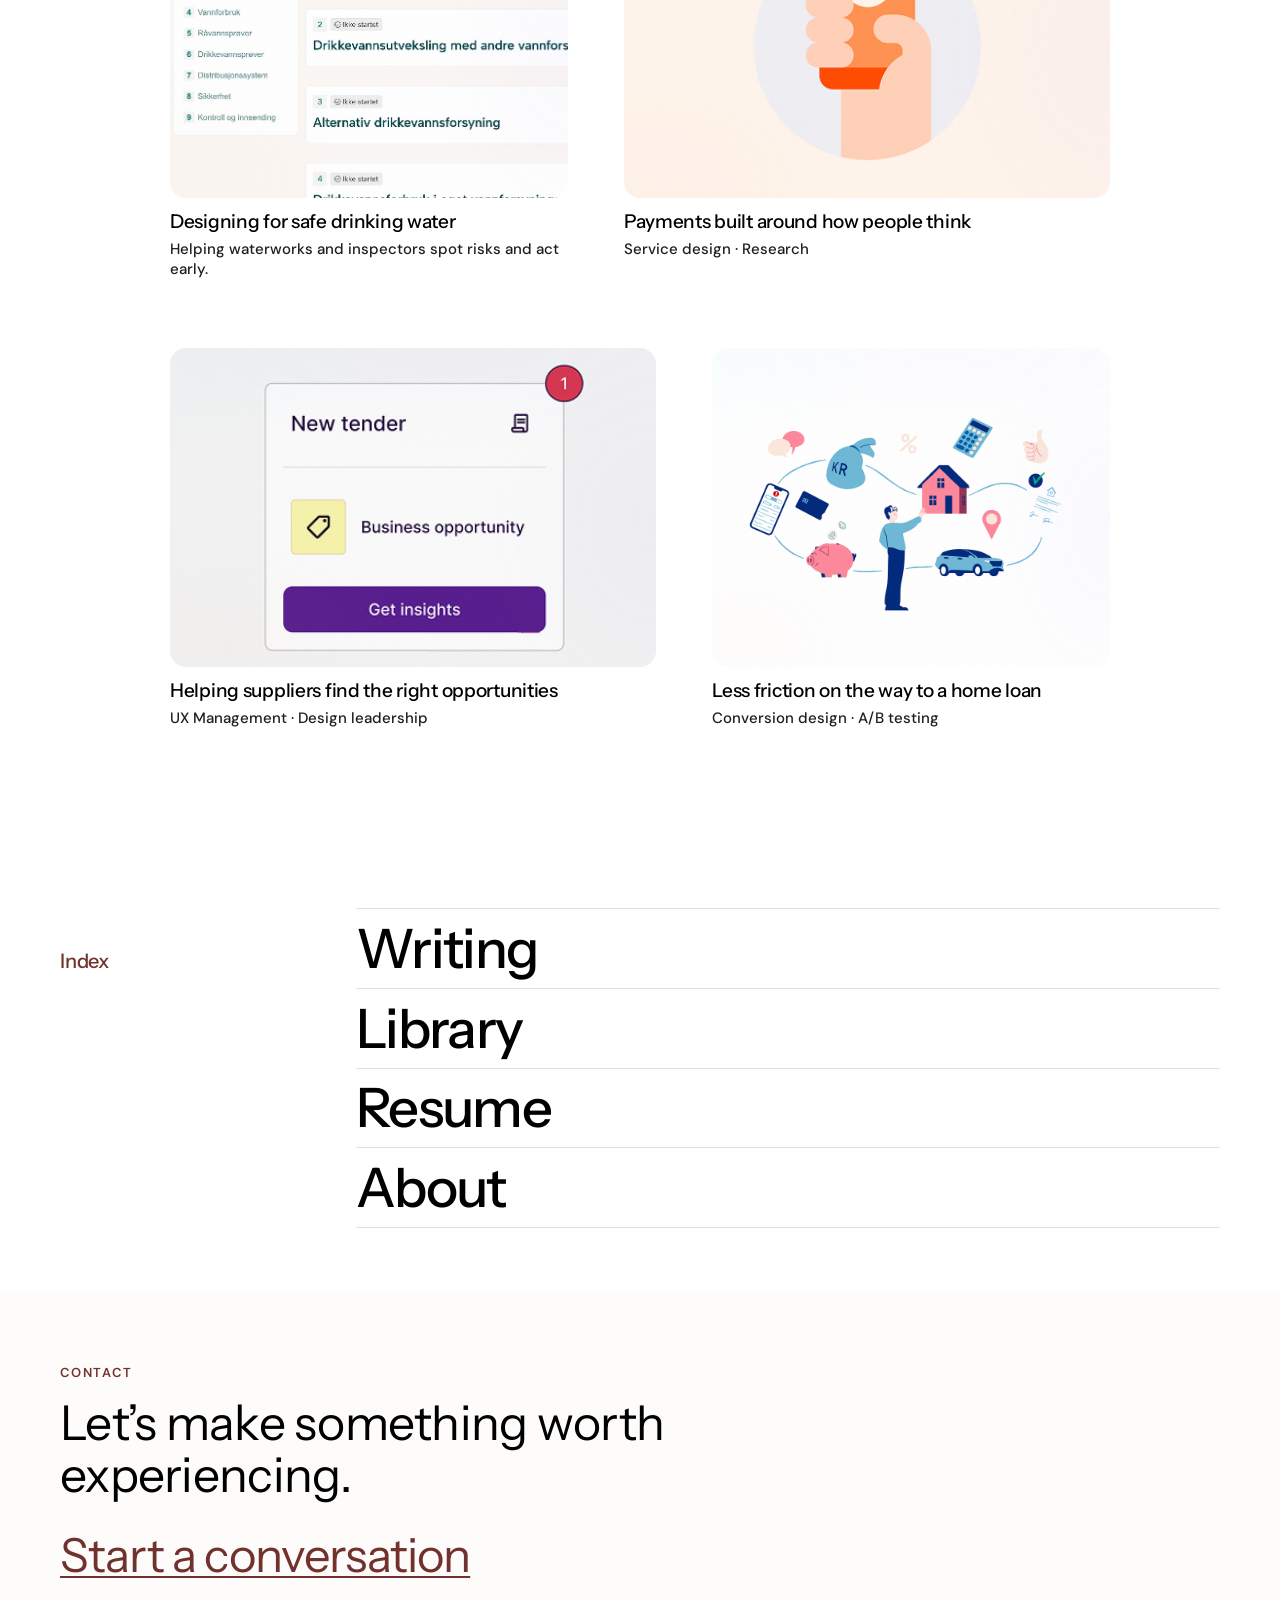
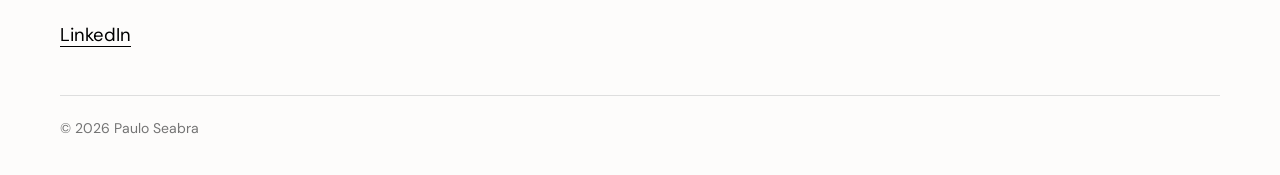
==== commit e1962e58: "Add files via upload" ====
--- a/index.html
+++ b/index.html
@@ -61,7 +61,7 @@
 <div class="menu-panel" id="site-menu" role="dialog" aria-modal="true" aria-label="Site menu" inert>
 <div class="menu-panel__inner">
 <nav class="menu-primary" aria-label="Main"><ul><li><a href="index.html#projects" aria-current="page">Work</a></li><li><a href="writing.html">Writing</a></li><li><a href="library.html">Library</a></li><li><a href="resume.html">Resume</a></li><li><a href="about.html">About</a></li></ul></nav>
-<section class="menu-work" aria-labelledby="menu-work-title"><h2 class="menu-eyebrow" id="menu-work-title">Selected work</h2><ul><li><a href="project-pass-id.html">Pass &amp; ID</a></li><li><a href="project-eiendomsmegler-1.html">EiendomsMegler 1</a></li><li><a href="project-vipps.html">Vipps Commerce Platform</a></li><li><a href="project-mattilsynet.html">Mattilsynet</a></li><li><a href="project-mercell.html">Mercell</a></li></ul></section>
+<section class="menu-work" aria-labelledby="menu-work-title"><h2 class="menu-eyebrow" id="menu-work-title">Selected work</h2><ul><li><a href="project-pass-id.html">Pass &amp; ID</a></li><li><a href="project-eiendomsmegler-1.html">EiendomsMegler 1</a></li><li><a href="project-vipps.html">Vipps Large Customers</a></li><li><a href="project-mattilsynet.html">Mattilsynet</a></li><li><a href="project-mercell.html">Mercell</a></li></ul></section>
 </div>
 </div>
 <main>
@@ -140,8 +140,8 @@
             <span class="project-card__wash" aria-hidden="true"></span>
           </span>
           <span class="project-card__text">
-            <span class="project-card__title">SpareBank 1</span>
-            <span class="project-card__meta">Lead Designer</span>
+            <span class="project-card__title">Less friction on the way to a home loan</span>
+            <span class="project-card__meta">Conversion design · A/B testing</span>
           </span>
         </a>
         </div>
--- a/styles.css
+++ b/styles.css
@@ -635,18 +635,25 @@
 
 .projects-eyebrow {
   margin: 0 0 0.6rem 0;
-  font-size: 0.8rem;
+  font-size: 0.8125rem;
   font-weight: 600;
   letter-spacing: 0.14em;
   text-transform: uppercase;
   color: var(--text-secondary);
 }
 
+/* Phone: case and homepage eyebrows keep their phone size (12.8 px). */
+@media (max-width: 700px) {
+  .projects-eyebrow {
+    font-size: 0.8rem;
+  }
+}
+
 .projects-title {
   margin: 0;
   font-family: var(--font-heading);
   font-weight: 400;
-  font-size: clamp(2.25rem, 1.9rem + 1.2vw, 3rem);
+  font-size: var(--type-2);
   line-height: 1.1;
   letter-spacing: -0.015em;
   color: var(--text-primary);
@@ -753,7 +760,7 @@
   display: block;
   margin: 0;
   font-family: var(--font-heading);
-  font-weight: 600;
+  font-weight: 500;
   /* Mobile 22-25px */
   font-size: clamp(1.375rem, 1.3rem + 0.4vw, 1.5625rem);
   line-height: 1.08;
@@ -861,12 +868,6 @@
     grid-template-columns: 1fr;
     row-gap: 68px;
   }
-  /* Phone index: its own typographic scale, not reduced desktop cards.
-     Stepped down about 7% so the section introduction sits clearly below
-     the hero proposition rather than answering it at the same volume. */
-  .projects-title {
-    font-size: clamp(2.3rem, 2.125rem + 1vw, 2.55rem);
-  }
   /* Eyebrow, heading and first card drawn a little closer together, so
      the introduction reads as one unit before the work begins.
      Scoped to .projects-head: the same eyebrow class is used by the
@@ -879,7 +880,6 @@
   }
   .project-card__title {
     font-size: clamp(1.625rem, 1.55rem + 0.4vw, 1.8125rem);
-    font-weight: 600;
     line-height: 1.08;
   }
   .project-card__meta {
@@ -1197,22 +1197,29 @@
 .menu-eyebrow {
   margin: 0 0 0.9rem 0;
   font-family: var(--font-body);
-  font-size: 0.9375rem;
+  font-size: 0.8125rem;
   font-weight: 600;
   letter-spacing: 0.14em;
   text-transform: uppercase;
   color: var(--text-secondary);
 }
 
+/* Phone: the Selected work label keeps its phone size (15 px). */
+@media (max-width: 700px) {
+  .menu-eyebrow {
+    font-size: 0.9375rem;
+  }
+}
+
 .menu-work li + li {
-  margin-top: 0.4rem;
+  margin-top: 0.2rem;
 }
 
 .menu-work a {
   font-family: var(--font-heading);
   font-weight: 400;
-  font-size: clamp(1.625rem, 1.5rem + 0.5vw, 1.75rem);
-  line-height: 1.2;
+  font-size: clamp(1.375rem, 1.3rem + 0.3vw, 1.5rem);
+  line-height: 1.1;
   color: var(--text-primary);
   text-decoration: none;
 }
@@ -1267,8 +1274,8 @@
 
   .menu-primary {
     align-self: start;
-    justify-self: start;
-    text-align: left;
+    justify-self: end;
+    text-align: right;
   }
 
   .menu-primary a {
--- a/interior.css
+++ b/interior.css
@@ -65,6 +65,122 @@
 @media (max-width: 700px) {
   .masthead__title--editorial {
     font-size: clamp(3rem, 2.2rem + 3.5vw, 3.25rem);
+  }
+}
+
+/* ---------- Customer journey map ----------
+   A typography-led service map. The labels are real HTML text, with no
+   drawn lines. Desktop: three stages in one row, with full titles and item
+   lists. Phones (700px and below): three narrow columns, short titles, no
+   item lists.
+   Colour: black titles, muted labels, burgundy eyebrows. */
+
+.journey-map {
+  grid-column: 1 / -1;
+  margin: 4rem 0 0;
+  padding: 0;
+}
+
+.journey-map__title {
+  margin: 0 0 clamp(2.5rem, 5vw, 3.75rem);
+  font-family: var(--font-heading);
+  font-weight: 400;
+  font-size: var(--type-2);
+  line-height: 1.1;
+  letter-spacing: -0.015em;
+  color: var(--text-primary);
+}
+
+.journey-map__stages {
+  --journey-gap: clamp(2rem, 4vw, 3.5rem);
+  display: grid;
+  grid-template-columns: repeat(3, minmax(0, 1fr));
+  gap: var(--journey-gap);
+  margin: 0;
+  padding: 0;
+  list-style: none;
+}
+
+.journey-map__stage {
+  padding-top: 1.5rem;
+}
+
+.journey-map__index {
+  margin: 0 0 0.9rem;
+  font-family: var(--font-body);
+  font-size: 0.8125rem;
+  font-weight: 600;
+  letter-spacing: 0.14em;
+  text-transform: uppercase;
+  font-variant-numeric: tabular-nums;
+  color: var(--text-secondary);
+}
+
+.journey-map__stage-title {
+  margin: 0 0 1.25rem;
+  font-family: var(--font-heading);
+  font-weight: 400;
+  font-size: clamp(1.5rem, 1.3rem + 0.9vw, 1.9rem);
+  line-height: 1.15;
+  letter-spacing: -0.015em;
+  color: var(--text-primary);
+}
+
+/* Short stage titles are shown on phones only (see the phone rules below). */
+.journey-map__stage-short {
+  display: none;
+}
+
+.journey-map__items {
+  display: grid;
+  gap: 0.7rem;
+  margin: 0;
+  padding: 0;
+  list-style: none;
+}
+
+.journey-map__items li {
+  font-size: 1rem;
+  line-height: 1.5;
+  color: var(--muted);
+  text-wrap: pretty;
+}
+
+.journey-map__note {
+  max-width: 60ch;
+  margin: 2.5rem 0 0;
+  font-size: 0.9375rem;
+  line-height: 1.5;
+  color: var(--muted);
+}
+
+@media (max-width: 700px) {
+  .journey-map {
+    margin-top: 2.5rem;
+  }
+  .journey-map__title {
+    margin-bottom: 2.25rem;
+  }
+  .journey-map__stages {
+    grid-template-columns: repeat(3, minmax(0, 1fr));
+    gap: 1.5rem;
+  }
+  .journey-map__stage {
+    padding-top: 0;
+  }
+  /* Phone: short stage titles, and no item lists under the stages. */
+  .journey-map__stage-full {
+    display: none;
+  }
+  .journey-map__stage-short {
+    display: inline;
+  }
+  .journey-map__items {
+    display: none;
+  }
+  /* Phone: the journey numbers keep their phone size (15 px). */
+  .journey-map__index {
+    font-size: 0.9375rem;
   }
 }
 
@@ -801,11 +917,18 @@
 
 .nextproj__label {
   margin: 0 0 0.8rem 0;
-  font-size: 0.8rem;
+  font-size: 0.8125rem;
   font-weight: 600;
   letter-spacing: 0.14em;
   text-transform: uppercase;
-  color: var(--muted);
+  color: var(--text-secondary);
+}
+
+/* Phone: the Next project label keeps its phone size (12.8 px). */
+@media (max-width: 700px) {
+  .nextproj__label {
+    font-size: 0.8rem;
+  }
 }
 
 .nextproj__title {
@@ -850,15 +973,14 @@
   margin-bottom: 14px;
 }
 
-/* Statement: 34px on a phone rising to 49px on a desktop. Weight stays
-   at 400 at every size -- hierarchy comes from scale, not from weight. */
+/* Statement: the shared section-heading role (--type-2), regular weight. */
 .site-footer__cta {
   margin: 0;
   font-family: var(--font-heading);
   font-weight: 400;
-  font-size: clamp(2.125rem, 1.8rem + 1.42vw, 3.0625rem);
-  line-height: 1.06;
-  letter-spacing: -0.02em;
+  font-size: var(--type-2);
+  line-height: 1.1;
+  letter-spacing: -0.015em;
   color: var(--text-primary);
   max-width: 700px;
 }
